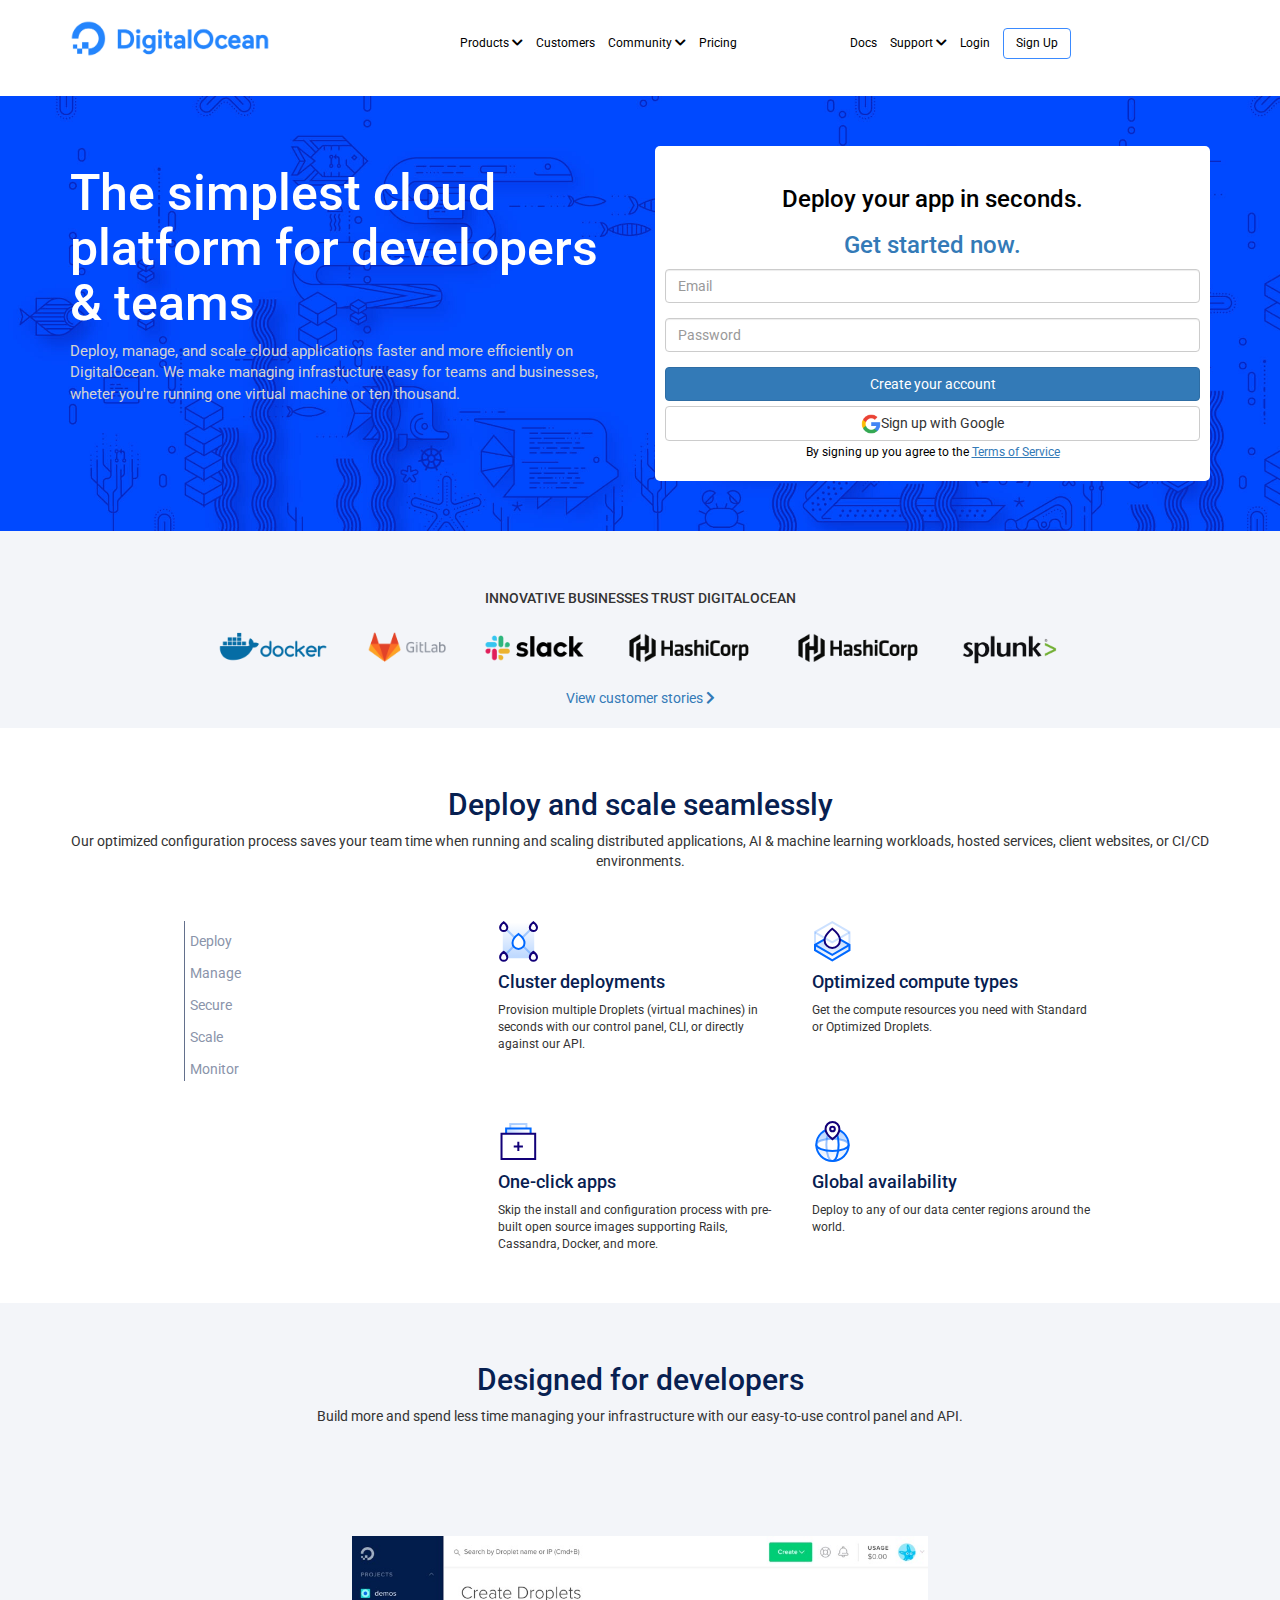
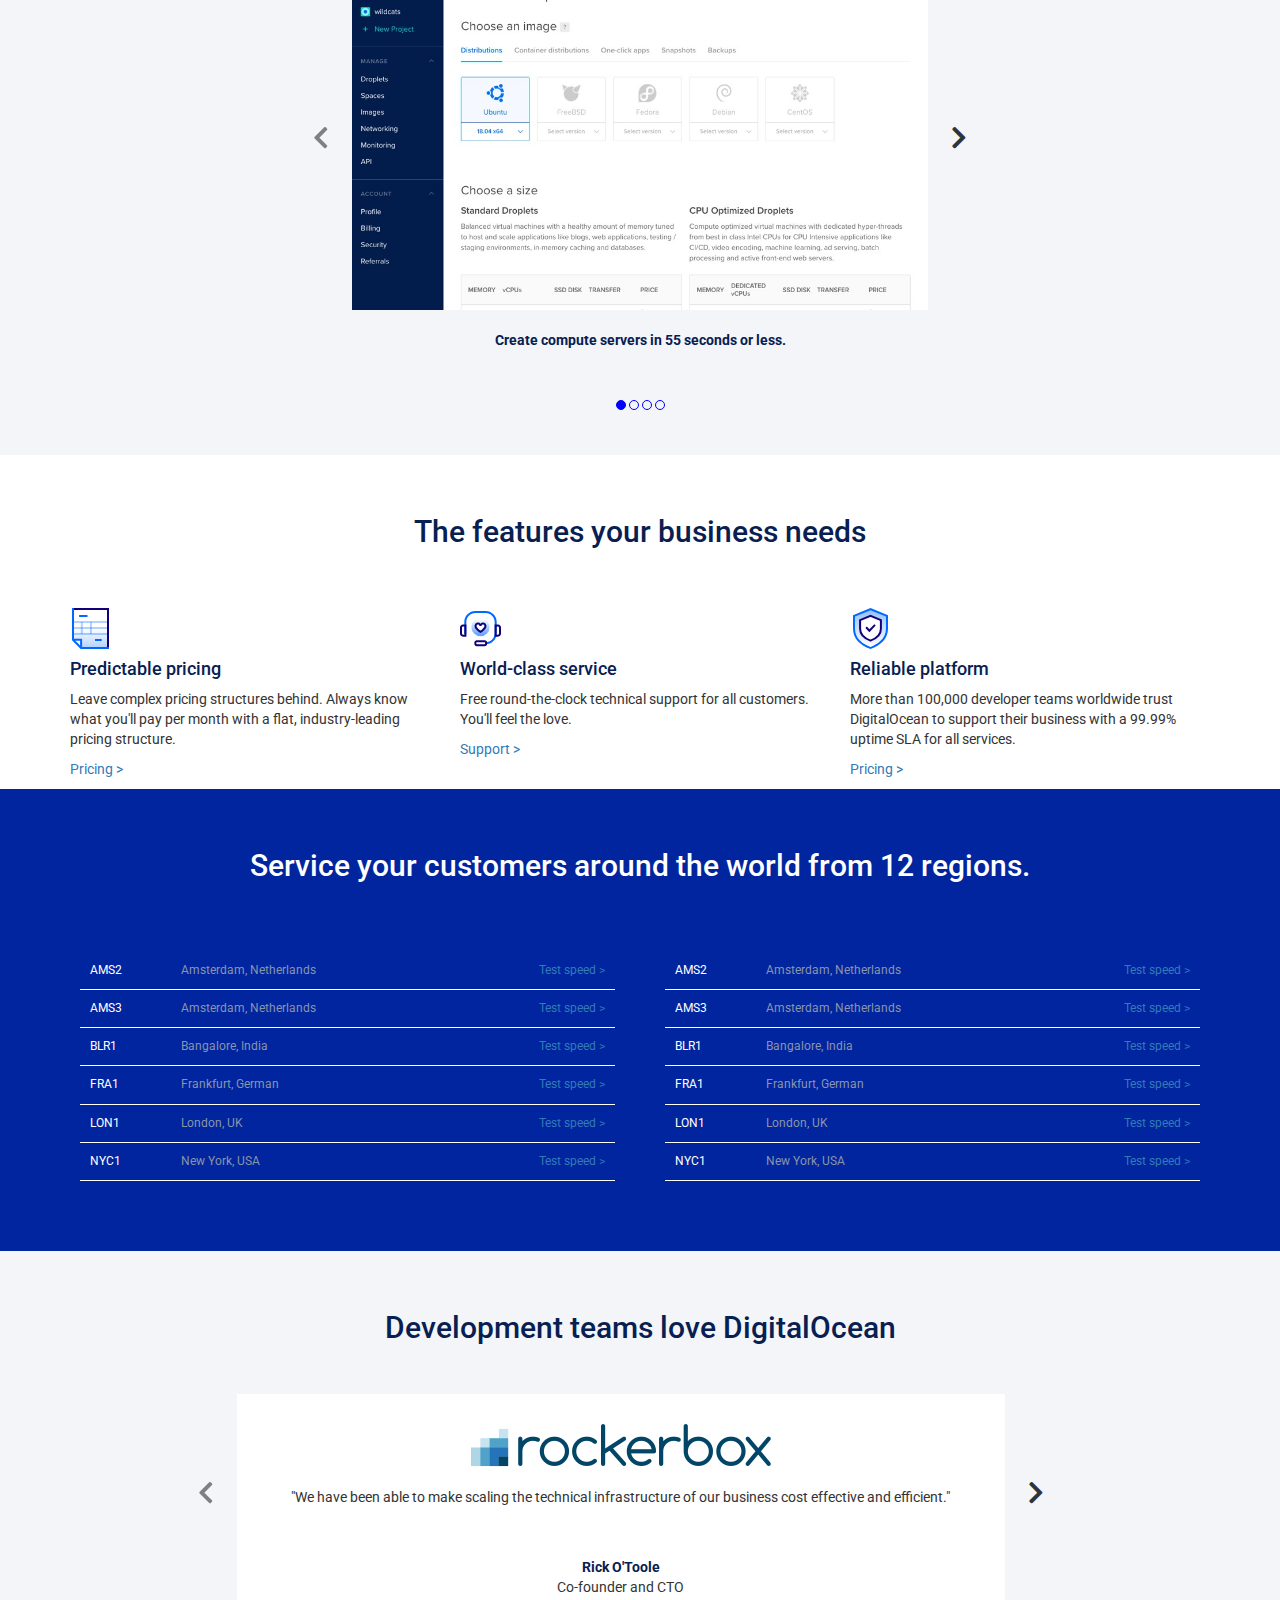
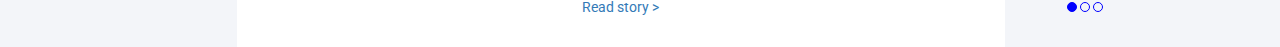
==== index.html @ 2d3fa38f "sistemata sezione tabella e aggiunta sezione" ====
<!DOCTYPE html>
<html lang="en">
<head>
    <meta charset="UTF-8">
    <meta http-equiv="X-UA-Compatible" content="IE=edge">
    <meta name="viewport" content="width=device-width, initial-scale=1.0">
    <title>Digital Ocean</title>

    <!-- roboto font  -->
    <link rel="preconnect" href="https://fonts.gstatic.com">
    <link href="https://fonts.googleapis.com/css2?family=Roboto&display=swap" rel="stylesheet">
    <link href="https://fonts.googleapis.com/css2?family=Roboto:wght@500&display=swap" rel="stylesheet">
    
    <!-- fontawesome  -->
    <link rel="stylesheet" href="https://cdnjs.cloudflare.com/ajax/libs/font-awesome/5.15.2/css/all.min.css">
    <!-- bootstrap  -->
    <link rel="stylesheet" href="https://stackpath.bootstrapcdn.com/bootstrap/3.4.1/css/bootstrap.min.css" integrity="sha384-HSMxcRTRxnN+Bdg0JdbxYKrThecOKuH5zCYotlSAcp1+c8xmyTe9GYg1l9a69psu" crossorigin="anonymous">
    <!-- style  -->
    <link rel="stylesheet" href="css/style.css">
</head>
<body>
    
    <!-- HEADER  -->
    <header>
        <!-- top-nav  -->
        <nav class="top-nav">
            <div class="container">
                <div class="row">
                    
                    <div class="col-xs-6 col-sm-6 col-md-4">
                        <a href="#"><img src="img/logo.png" alt="logo"></a>
                    </div>

                    <div class="hidden-xs hidden-sm col-md-4 col-lg-4">
                        <ul class="link_list list-unstyled list-inline">
                            <li><a href="#" class="btn-link">Products <i class="fas fa-chevron-down"></i></a></li>
                            <li><a href="#" class="btn-link">Customers</a></li>
                            <li><a href="#" class="btn-link">Community <i class="fas fa-chevron-down"></i></a></li>
                            <li><a href="#" class="btn-link">Pricing</a></li>
                        </ul>
                    </div>

                    <div class="hidden-xs hidden-sm col-md-4 col-lg-4">
                        <ul class="link_list list-unstyled list-inline">
                            <li><a href="#" class="btn-link">Docs</a></li>
                            <li><a href="#" class="btn-link">Support <i class="fas fa-chevron-down"></i></a></li>
                            <li><a href="#" class="btn-link">Login</a></li>
                            <li><a href="#" class="btn btn-default button">Sign Up</a></li>
                        </ul>
                    </div>
                    
                    <div class="col-xs-6 col-sm-6 hidden-md hidden-lg burger">
                        <i class="fas fa-hamburger"></i>
                    </div>
                </div>
            </div>
        </nav>
        <!-- end top-nav  -->
    </header>
    <!-- END HEADER  -->

    <!-- MAIN  -->
    <main>
        <!-- jumbotron  -->
        <section class="jumbotron-background">
            <div class="container">
                <div class="jumbotron-wrapper">
                    <div class="row">
                        
                        <div class="col-xs-12 col-sm-6 col-md-6 col-lg-6">
                            <h1>The simplest cloud platform for developers & teams</h1>
                            <p>Deploy, manage, and scale cloud applications faster and more efficiently on DigitalOcean. We make managing infrastucture easy for teams and businesses, wheter you're running one virtual machine or ten thousand.</p>
                        </div>
                       
                        <div class="col-xs-12 col-sm-6 col-md-6 col-lg-6">
                            <div class="right-col-wrapper">
                                <h3>Deploy your app in seconds.</h3>
                                <h3><a href="#">Get started now.</a></h3>

                                <form>
                                    <div class="form-group">
                                        <input type="email" class="form-control" placeholder="Email">
                                      </div>
                                      <div class="form-group">
                                        <input type="password" class="form-control" placeholder="Password">
                                      </div>
                                </form>

                                <button type="button" class="btn btn-primary btn-block">Create your account</button>
                                <button type="button" class="btn btn-default btn-block"><img src="img/google-icon.png" alt="google-icon">Sign up with Google</button>

                                <span>By signing up you agree to the <a href="#" class="btn-link"><u>Terms of Service</u></a></span>
                            </div>
                        </div>
                    </div>
                </div>
            </div>
        </section>
        <!-- end jumbotron  -->

        <!-- companies  -->
        <section class="grey-background">
            
            <div class="companies-wrapper">
                <h5>INNOVATIVE BUSINESSES TRUST DIGITALOCEAN</h5>
                
                <ul class="list-unstyled list-inline">
                    <li><img src="img/docker.svg" alt="docker"></li>
                    <li><img src="img/gitlab.svg" alt="slack"></li>
                    <li><img src="img/slack.svg" alt="docker"></li>
                    <li><img src="img/hashicorp.svg" alt="slack"></li>
                    <li><img src="img/hashicorp.svg" alt="docker"></li>
                    <li><img src="img/splunk.svg" alt="slack"></li>
                </ul>

                <a href="#" class="btn-link">View customer stories <i class="fas fa-chevron-right"></i> </a>
            </div>
            
        </section>
        <!-- end companies  -->

        <!-- processes  -->
        <section>
            <div class="container">
                <div class="title-wrapper">
                    <h2>Deploy and scale seamlessly</h2>
                    <p>Our optimized configuration process saves your team time when running and scaling distributed applications, AI & machine learning workloads, hosted services, client websites, or CI/CD environments.</p>
                </div>

                <div class="col_wrapper">
                    <div class="row">
                        
                        <div class="col-xs-12 col-sm-4 col-md-4 col-lg-4">
                            <ul class="list-unstyled processes-list">
                                <li>Deploy</li>
                                <li>Manage</li>
                                <li>Secure</li>
                                <li>Scale</li>
                                <li>Monitor</li>
                            </ul>
                        </div>

                        <div class="col-xs-12 col-sm-4 col-md-4 col-lg-4">
                            <img src="img/cluster-deploy.svg" alt="cluster">
                            <h4>Cluster deployments</h4>
                            <p>Provision multiple Droplets (virtual machines) in seconds with our control panel, CLI, or directly against our API.</p>
                        </div>

                        <div class="col-xs-12 col-sm-4 col-md-4 col-lg-4">
                            <img src="img/optimized-compute.svg" alt="types">
                            <h4>Optimized compute types</h4>
                            <p>Get the compute resources you need with Standard or Optimized Droplets.</p>
                        </div>
                    </div>
           
                    <div class="row bottom_row">
                        
                        <div class="col-xs-12 col-sm-offset-4 col-sm-4 col-md-4">
                            <img src="img/one-click.svg" alt="one-click">
                            <h4>One-click apps</h4>
                            <p>Skip the install and configuration process with pre-built open source images supporting Rails, Cassandra, Docker, and more.</p>
                        </div>
    
                        <div class="col-xs-12 col-sm-4 col-md-4">
                            <img src="img/global.svg" alt="global">
                            <h4>Global availability</h4>
                            <p>Deploy to any of our data center regions around the world.</p>
                        </div>
                    </div>
                </div>
                    
            </div>
        </section>
        <!-- end processes  -->

        <!-- slider  -->
        <section class="grey-background">
            <div class="title-wrapper slider-wrapper">
                <h2>Designed for developers</h2>
                <p>Build more and spend less time managing your infrastructure with our easy-to-use control panel and API.</p>

                <span class="chevron"><i class="fas fa-chevron-left"></i></span>
                <img src="img/slide.jpg" alt="slide">
                <span class="chevron"><i class="fas fa-chevron-right"></i></span>
                
                <div class="caption">Create compute servers in 55 seconds or less.</div>

                <div class="dot full-dot"></div>
                <div class="dot"></div>
                <div class="dot"></div>
                <div class="dot"></div>
            </div>
        </section>
    <!-- end slider  -->

        <!-- features  -->
        <section>
            <div class="container">
                <div class="title-wrapper">
                    <h2>The features your business needs</h2>
                </div>

                <div class="row">
                    
                    <div class="col-xs-12 col-sm-4 col-md-4 col-lg-4">
                        <div class="content_col">
                            <img src="img/pred-pricing.svg" alt="pricing">
                            <h4>Predictable pricing</h4>
                            <p>Leave complex pricing structures behind. Always know what you'll pay per month with a flat, industry-leading pricing structure.</p>
                            <a href="#" class="btn-link col_link">Pricing > </a>
                        </div>
                        
                    </div>
                    
                    <div class="col-xs-12 col-sm-4 col-md-4 col-lg-4">
                        <div class="content_col">
                            <img src="img/world-class.svg" alt="world-class">
                            <h4>World-class service</h4>
                            <p>Free round-the-clock technical support for all customers. You'll feel the love.</p>
                            <a href="#" class="btn-link col_link">Support > </a>
                        </div>
                        
                    </div>
                
                    <div class="col-xs-12 col-sm-4 col-md-4 col-lg-4">
                        <div class="content_col">
                            <img src="img/reliable-platform.svg" alt="cluster">
                            <h4>Reliable platform</h4>
                            <p>More than 100,000 developer teams worldwide trust DigitalOcean to support their business with a 99.99% uptime SLA for all services.</p>
                            <a href="#" class="btn-link col_link">Pricing > </a>
                        </div>
                        
                    </div>

                </div>
                
            </div>
                
        </section>
        <!-- end features  -->

        <!-- regions  -->
        <section class="blue-background">
            <div class="title-wrapper">
                <h2>Service your customers around the world from 12 regions.</h2>
            </div>

            <div class="table-wrapper">
                <div class="container">
                
                    <div class="row">

                        <!-- first table  -->
                        <div class="col-xs-12 col-sm-12 col-md-6">
                            <div class="tables_margin">
                                
                                    
                                <div class="row_wrapper">
                                    
                                    <div class="row">
                                        
                                        <div class="col-xs-2 col-sm-2 col-md-2">
                                            <div class="content_col_left">AMS2</div>
                                        </div>
                                        
                                        <div class="col-xs-7 col-sm-7 col-md-7">
                                            <div class="content_col_center">Amsterdam, Netherlands</div>
                                        </div>
                                        
                                        <div class="col-xs-3 col-sm-3 col-md-3">
                                            <div class="content_col_right"><a href="#" class="btn-link">Test speed > </a></div>
                                        </div>
                                    </div>
                                </div>

                                <div class="row_wrapper">
                                    
                                    <div class="row">
                                        
                                        <div class="col-xs-2 col-sm-2 col-md-2">
                                            <div class="content_col_left">AMS3</div>
                                        </div>
                                        
                                        <div class="col-xs-7 col-sm-7 col-md-7">
                                            <div class="content_col_center">Amsterdam, Netherlands</div>
                                        </div>
                                        
                                        <div class="col-xs-3 col-sm-3 col-md-3">
                                            <div class="content_col_right"><a href="#" class="btn-link">Test speed > </a></div>
                                        </div>
                                    </div>
                                </div>

                                <div class="row_wrapper">
                                    
                                    <div class="row">
                                        
                                        <div class="col-xs-2 col-sm-2 col-md-2">
                                            <div class="content_col_left">BLR1</div>
                                        </div>
                                        
                                        <div class="col-xs-7 col-sm-7 col-md-7">
                                            <div class="content_col_center">Bangalore, India</div>
                                        </div>
                                        
                                        <div class="col-xs-3 col-sm-3 col-md-3">
                                            <div class="content_col_right"><a href="#" class="btn-link">Test speed > </a></div>
                                        </div>
                                    </div>
                                </div>

                                <div class="row_wrapper">
                                    
                                    <div class="row">
                                        
                                        <div class="col-xs-2 col-sm-2 col-md-2">
                                            <div class="content_col_left">FRA1</div>
                                        </div>
                                        
                                        <div class="col-xs-7 col-sm-7 col-md-7">
                                            <div class="content_col_center">Frankfurt, German</div>
                                        </div>
                                        
                                        <div class="col-xs-3 col-sm-3 col-md-3">
                                            <div class="content_col_right"><a href="#" class="btn-link">Test speed > </a></div>
                                        </div>
                                    </div>
                                </div>

                                <div class="row_wrapper">
                                    
                                    <div class="row">
                                        
                                        <div class="col-xs-2 col-sm-2 col-md-2">
                                            <div class="content_col_left">LON1</div>
                                        </div>
                                        
                                        <div class="col-xs-7 col-sm-7 col-md-7">
                                            <div class="content_col_center">London, UK</div>
                                        </div>
                                        
                                        <div class="col-xs-3 col-sm-3 col-md-3">
                                            <div class="content_col_right"><a href="#" class="btn-link">Test speed > </a></div>
                                        </div>
                                    </div>
                                </div>

                                <div class="row_wrapper">
                                    
                                    <div class="row">
                                        
                                        <div class="col-xs-2 col-sm-2 col-md-2">
                                            <div class="content_col_left">NYC1</div>
                                        </div>
                                        
                                        <div class="col-xs-7 col-sm-7 col-md-7">
                                            <div class="content_col_center">New York, USA</div>
                                        </div>
                                        
                                        <div class="col-xs-3 col-sm-3 col-md-3">
                                            <div class="content_col_right"><a href="#" class="btn-link">Test speed > </a></div>
                                        </div>
                                    </div>
                                </div>
                                
                        </div>
                        
                    </div>    
                    <!-- end first table  -->
                
                    <!-- second table  -->
                    <div class="col-xs-12 col-sm-12 col-md-6">
                        <div class="tables_margin">
                            
                            
                            <div class="row_wrapper">
                                
                                <div class="row">
                                    
                                    <div class="col-xs-2 col-sm-2 col-md-2">
                                        <div class="content_col_left">AMS2</div>
                                    </div>
                                    
                                    <div class="col-xs-7 col-sm-7 col-md-7">
                                        <div class="content_col_center">Amsterdam, Netherlands</div>
                                    </div>
                                    
                                    <div class="col-xs-3 col-sm-3 col-md-3">
                                        <div class="content_col_right"><a href="#" class="btn-link">Test speed > </a></div>
                                    </div>
                                </div>
                            </div>

                            <div class="row_wrapper">
                                
                                <div class="row">
                                    
                                    <div class="col-xs-2 col-sm-2 col-md-2">
                                        <div class="content_col_left">AMS3</div>
                                    </div>
                                    
                                    <div class="col-xs-7 col-sm-7 col-md-7">
                                        <div class="content_col_center">Amsterdam, Netherlands</div>
                                    </div>
                                    
                                    <div class="col-xs-3 col-sm-3 col-md-3">
                                        <div class="content_col_right"><a href="#" class="btn-link">Test speed > </a></div>
                                    </div>
                                </div>
                            </div>

                            <div class="row_wrapper">
                                
                                <div class="row">
                                    
                                    <div class="col-xs-2 col-sm-2 col-md-2">
                                        <div class="content_col_left">BLR1</div>
                                    </div>
                                    
                                    <div class="col-xs-7 col-sm-7 col-md-7">
                                        <div class="content_col_center">Bangalore, India</div>
                                    </div>
                                    
                                    <div class="col-xs-3 col-sm-3 col-md-3">
                                        <div class="content_col_right"><a href="#" class="btn-link">Test speed > </a></div>
                                    </div>
                                </div>
                            </div>

                            <div class="row_wrapper">
                                
                                <div class="row">
                                    
                                    <div class="col-xs-2 col-sm-2 col-md-2">
                                        <div class="content_col_left">FRA1</div>
                                    </div>
                                    
                                    <div class="col-xs-7 col-sm-7 col-md-7">
                                        <div class="content_col_center">Frankfurt, German</div>
                                    </div>
                                    
                                    <div class="col-xs-3 col-sm-3 col-md-3">
                                        <div class="content_col_right"><a href="#" class="btn-link">Test speed > </a></div>
                                    </div>
                                </div>
                            </div>

                            <div class="row_wrapper">
                                
                                <div class="row">
                                    
                                    <div class="col-xs-2 col-sm-2 col-md-2">
                                        <div class="content_col_left">LON1</div>
                                    </div>
                                    
                                    <div class="col-xs-7 col-sm-7 col-md-7">
                                        <div class="content_col_center">London, UK</div>
                                    </div>
                                    
                                    <div class="col-xs-3 col-sm-3 col-md-3">
                                        <div class="content_col_right"><a href="#" class="btn-link">Test speed > </a></div>
                                    </div>
                                </div>
                            </div>

                            <div class="row_wrapper">
                                
                                <div class="row">
                                    
                                    <div class="col-xs-2 col-sm-2 col-md-2">
                                        <div class="content_col_left">NYC1</div>
                                    </div>
                                    
                                    <div class="col-xs-7 col-sm-7 col-md-7">
                                        <div class="content_col_center">New York, USA</div>
                                    </div>
                                    
                                    <div class="col-xs-3 col-sm-3 col-md-3">
                                        <div class="content_col_right"><a href="#" class="btn-link">Test speed > </a></div>
                                    </div>
                                </div>
                            </div>
            
                        </div>    
                        <!-- end second table  -->
                            
                    </div>        
                </div>
            </div> 
        </section>
        <!-- end regions  -->

        <!-- second slider  -->
        <section class="grey-background second-slider-wrapper">
            <div class="title-wrapper">
                <h2>Development teams love DigitalOcean</h2>
            </div>
            
            <span class="chevron"><i class="fas fa-chevron-left"></i></span>
            <div class="white-slider-wrapper">
                
                <img src="img/rockerbox-logo.png" alt="rockerbox-logo">
                
                <p>"We have been able to make scaling the technical infrastructure of our business cost effective and efficient."</p>
                
                <div class="caption">Rick O'Toole</div>
                <div>Co-founder and CTO</div>

                <a href="#" class="btn-link">Read story > </a>
            </div>
            <span class="chevron"><i class="fas fa-chevron-right"></i></span>

            <div class="dot full-dot"></div>
            <div class="dot"></div>
            <div class="dot"></div>
            
        </section>
        <!-- end second slider  -->

    </main>
    <!-- END MAIN  -->
                           
        
            
            

                
        

</body>
</html>
---- css/style.css ----
body {
    font-family: Roboto, sans-serif;
}

/* COMMON  */
.grey-background {
    background-color: #f3f5f9;
}

.blue-background {
    background-color: #00259f;
}

.blue-background h2 {
    color: white;
}

h2,h4 {
    color: #072051;
}

.title-wrapper {
    text-align: center;
    padding: 40px 0;
}

@media all and (max-width: 991px) {
    .title-wrapper p {
        font-size: 18px;
    }
}

.caption {
    padding-top: 20px;
    color: #072051;
    font-weight: bold;
}
/* END COMMON  */


/* HEADER */
/* top-nav  */
.top-nav {
    padding: 20px 0;
}

.top-nav img {
    width: 200px;
}


.link_list {
    line-height: 45px;
}

.link_list li a {
    color: black;
    font-size: 12px;
}

.link_list i {
    font-size: 12px;
}

.burger {
    text-align: right;
}
.burger i {
    font-size: 20px;
    line-height: 45px;
    color: #3a8aff;
}

.button {
    border-color: #3a8aff;
    color: #3a8aff;
}
/* end top-nav  */
/* END HEADER  */

/* MAIN  */
/* jumbotron  */
.jumbotron-background {
    background-image: url(../img/ms-jumbo.jpg);
    background-size: cover;
}

.jumbotron-wrapper {
    padding: 50px 0;
    color: white;
}

.jumbotron-wrapper h1 {
    font-size: 50px;
}

.jumbotron-wrapper p {
    color: lightgrey;
    font-size: 15px;
}

@media all and (max-width: 991px) {
    .jumbotron-wrapper p {
        font-size: 18px;
    }
}

.right-col-wrapper {
    background-color: white;
    color: black;
    text-align: center;
    padding: 20px 10px;
    border-radius: 5px;
}

button img {
    width: 20px;
    text-align: left;
    /* da sistemare allineamento logo ------------ */
}

.right-col-wrapper span {
    font-size: 12px;
}
/* end jumbotron  */

/* companies  */
.companies-wrapper {
    text-align: center;
    padding: 50px 0 20px 0;
    margin: auto;
}

.companies-wrapper img {
    width: 80%;
}
/* TICKET ---------------------------------------- */

/* end companies  */

/* processes  */
.processes-list {
    border-left: 1px solid #63708c;
    margin-bottom: 30px;
}

.processes-list li {
    color: #8a94aa;
    padding: 10px 0 2px 5px;
}

@media all and (min-width: 768px) {
    .col_wrapper {
        width: 80%;
        margin: auto;
    }
}

@media all and (min-width: 992px) {
    .col_wrapper p {
        font-size: 12px;
    }
}

/* da rivedere ------------ */
.bottom_row {
    margin-top: 10px;
    padding-bottom: 40px;
}
/* end processes  */

/* slider  */

.slider-wrapper {
    width: 90%;
    margin: auto;
}

.slider-wrapper img {
    width: 50%;
    padding-top: 100px;
}

.chevron {
    font-size: 25px;
    position: relative;
    top: 70px;
    padding: 0 20px;
}

.fas.fa-chevron-left {
    opacity: 0.6;
}

@media all and (max-width: 767px) {
    .chevron {
        display: none;
    }
}

.dot {
    display: inline-block;
    width: 10px;
    height: 10px;
    border: 1px solid blue;
    border-radius: 50%;
    margin-top: 50px;
}

.full-dot {
    background-color: blue;
}
/* end slider  */

/* features  */
.content_col {
    padding: 10px 0;
}
/* end features  */

/* regions  */
.table-wrapper {
    padding-bottom: 50px;
}

.row_wrapper {
    font-size: 12px;
    border-bottom: 1px solid white;
    padding: 10px;
}

.tables_margin {
    margin: 20px 10px;
}

.content_col_left {
    color: white;
}

.content_col_center {
    color: #8a94aa;
}

.content_col_right {
    color: #1fabc8;
    text-align: right;
}
/* end regions  */

/* second slider  */
.second-slider-wrapper {
    text-align: center;
}
.white-slider-wrapper {
    width: 60%;
    background-color: white;
    margin: auto;
    text-align: center;
    padding: 30px 0;
    display: inline-block;
}

.white-slider-wrapper p {
    padding: 20px;
    
}

@media all and (max-width: 991px) {
    .white-slider-wrapper p {
        font-size: 18px;
    }
}

.second-slider-wrapper span {
    font-size: 25px;
    position: relative;
    top: -110px;
}
/* end second slider  */
/* END MAIN  */
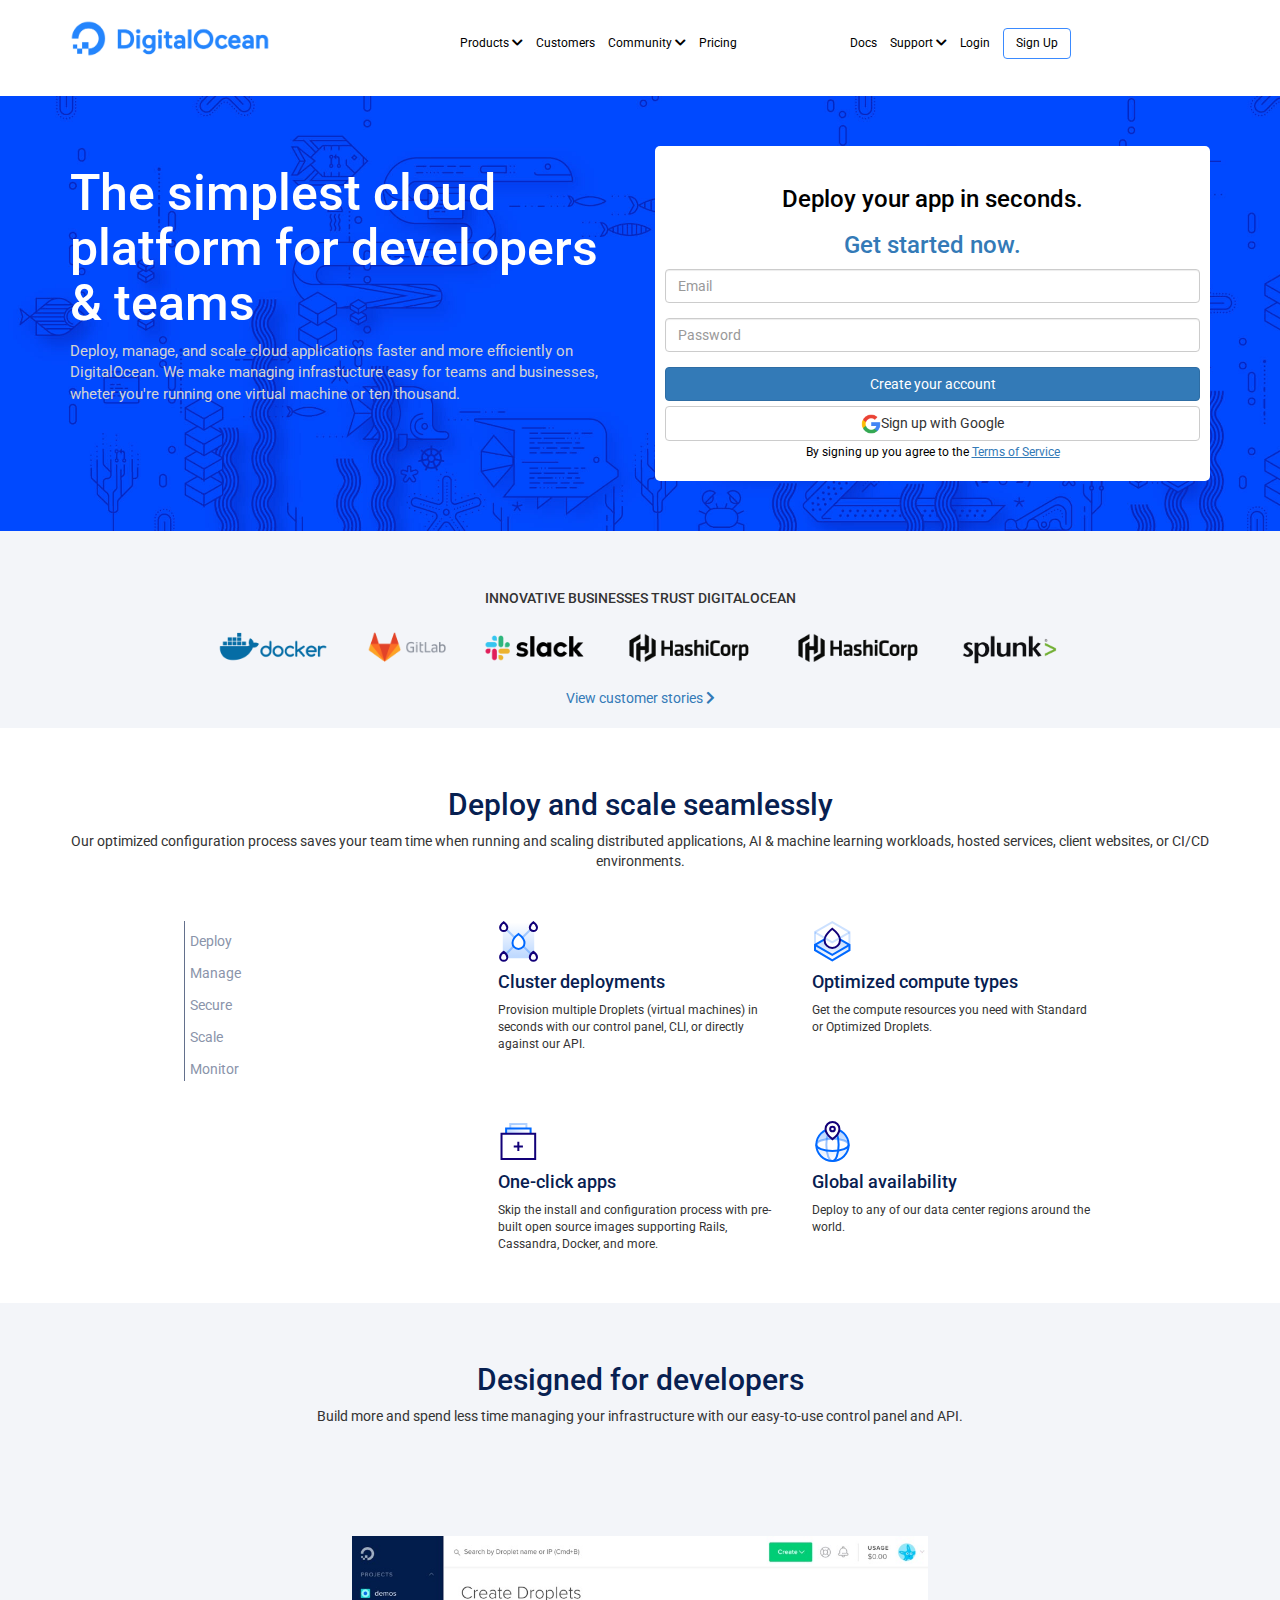
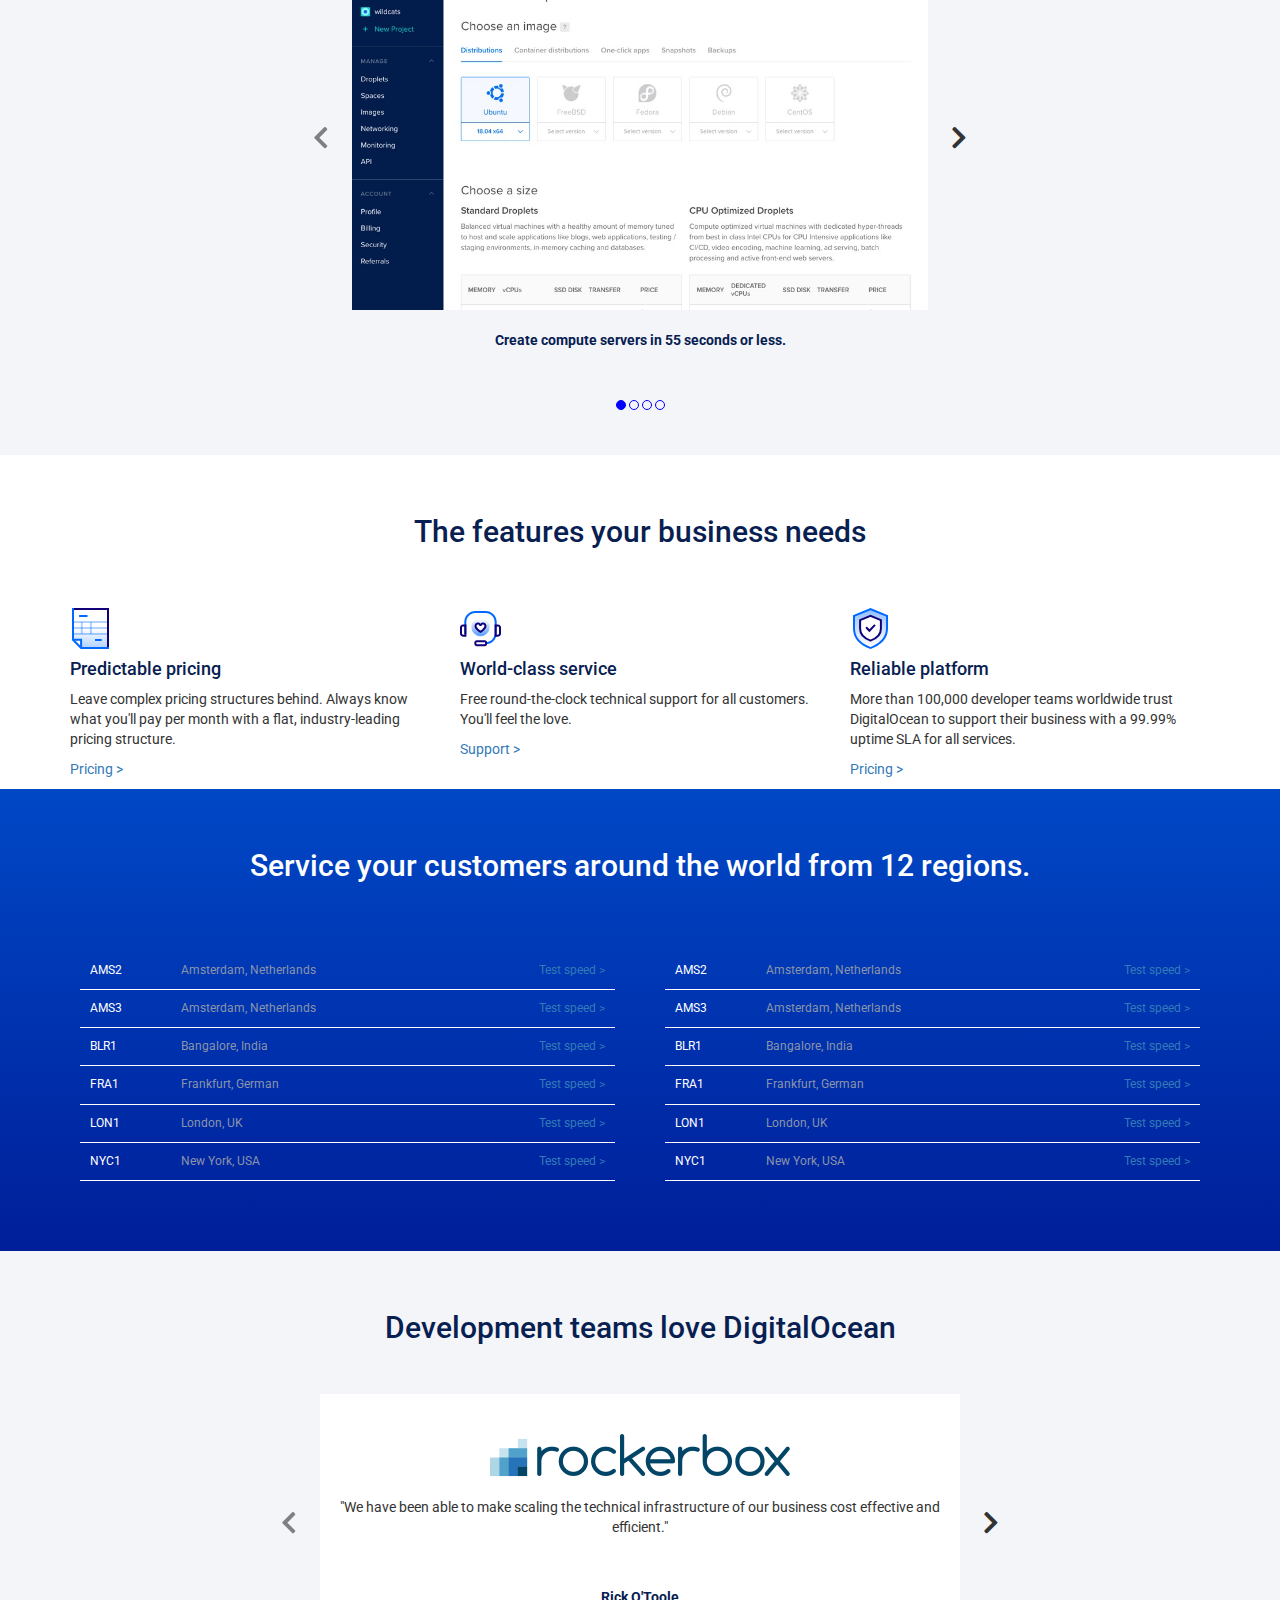
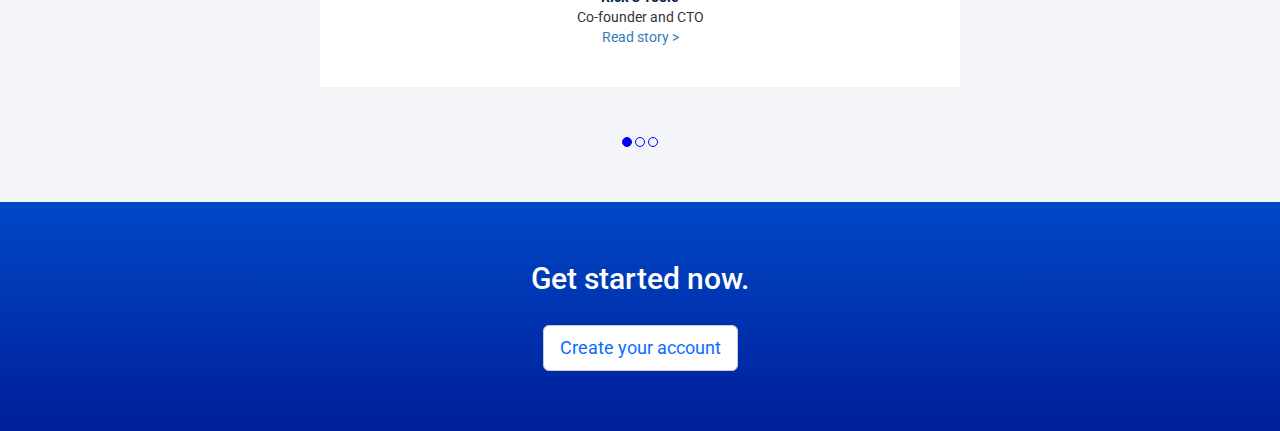
==== commit b760dada: "aggiunta sezione bottom main" ====
--- a/index.html
+++ b/index.html
@@ -510,15 +510,38 @@
             </div>
             <span class="chevron"><i class="fas fa-chevron-right"></i></span>
 
-            <div class="dot full-dot"></div>
-            <div class="dot"></div>
-            <div class="dot"></div>
-            
+            <div class="dots">
+                <div class="dot full-dot"></div>
+                <div class="dot"></div>
+                <div class="dot"></div>
+            </div>
         </section>
         <!-- end second slider  -->
+
+        <!-- bottom section  -->
+        <section class="blue-background">
+            <div class="title-wrapper">
+                <h2>Get started now.</h2>
+                <a href="#" class="btn btn-default btn-lg account_button">Create your account</a>
+            </div>
+        </section>
+        <!-- end bottom section  -->
 
     </main>
     <!-- END MAIN  -->
+
+    <!-- FOOTER  -->
+    <footer>
+        
+    </footer>
+    <!-- END FOOTER  -->
+            
+</body>
+</html>
+
+            
+            
+
                            
         
             
@@ -527,8 +550,6 @@
                 
         
 
-</body>
-</html>
                 
             
                 
--- a/css/style.css
+++ b/css/style.css
@@ -8,7 +8,8 @@
 }
 
 .blue-background {
-    background-color: #00259f;
+    background-color: rgb(0,30,153);
+    background: linear-gradient(0deg, rgba(0,30,153,1) 0%, rgba(0,72,198,1) 100%);;
 }
 
 .blue-background h2 {
@@ -250,19 +251,19 @@
 /* second slider  */
 .second-slider-wrapper {
     text-align: center;
+    padding-bottom: 50px;
 }
 .white-slider-wrapper {
-    width: 60%;
+    width: 50%;
     background-color: white;
     margin: auto;
     text-align: center;
-    padding: 30px 0;
+    padding: 40px 0;
     display: inline-block;
 }
 
-.white-slider-wrapper p {
+.white-slider-wrapper p{
     padding: 20px;
-    
 }
 
 @media all and (max-width: 991px) {
@@ -277,4 +278,15 @@
     top: -110px;
 }
 /* end second slider  */
-/* END MAIN  */+
+/* bottom section  */
+.account_button {
+    color: #0a6cff;
+    margin: 20px 0;
+}
+/* end bottom section  */
+/* END MAIN  */
+
+/* FOOTER  */
+
+/* END FOOTER  */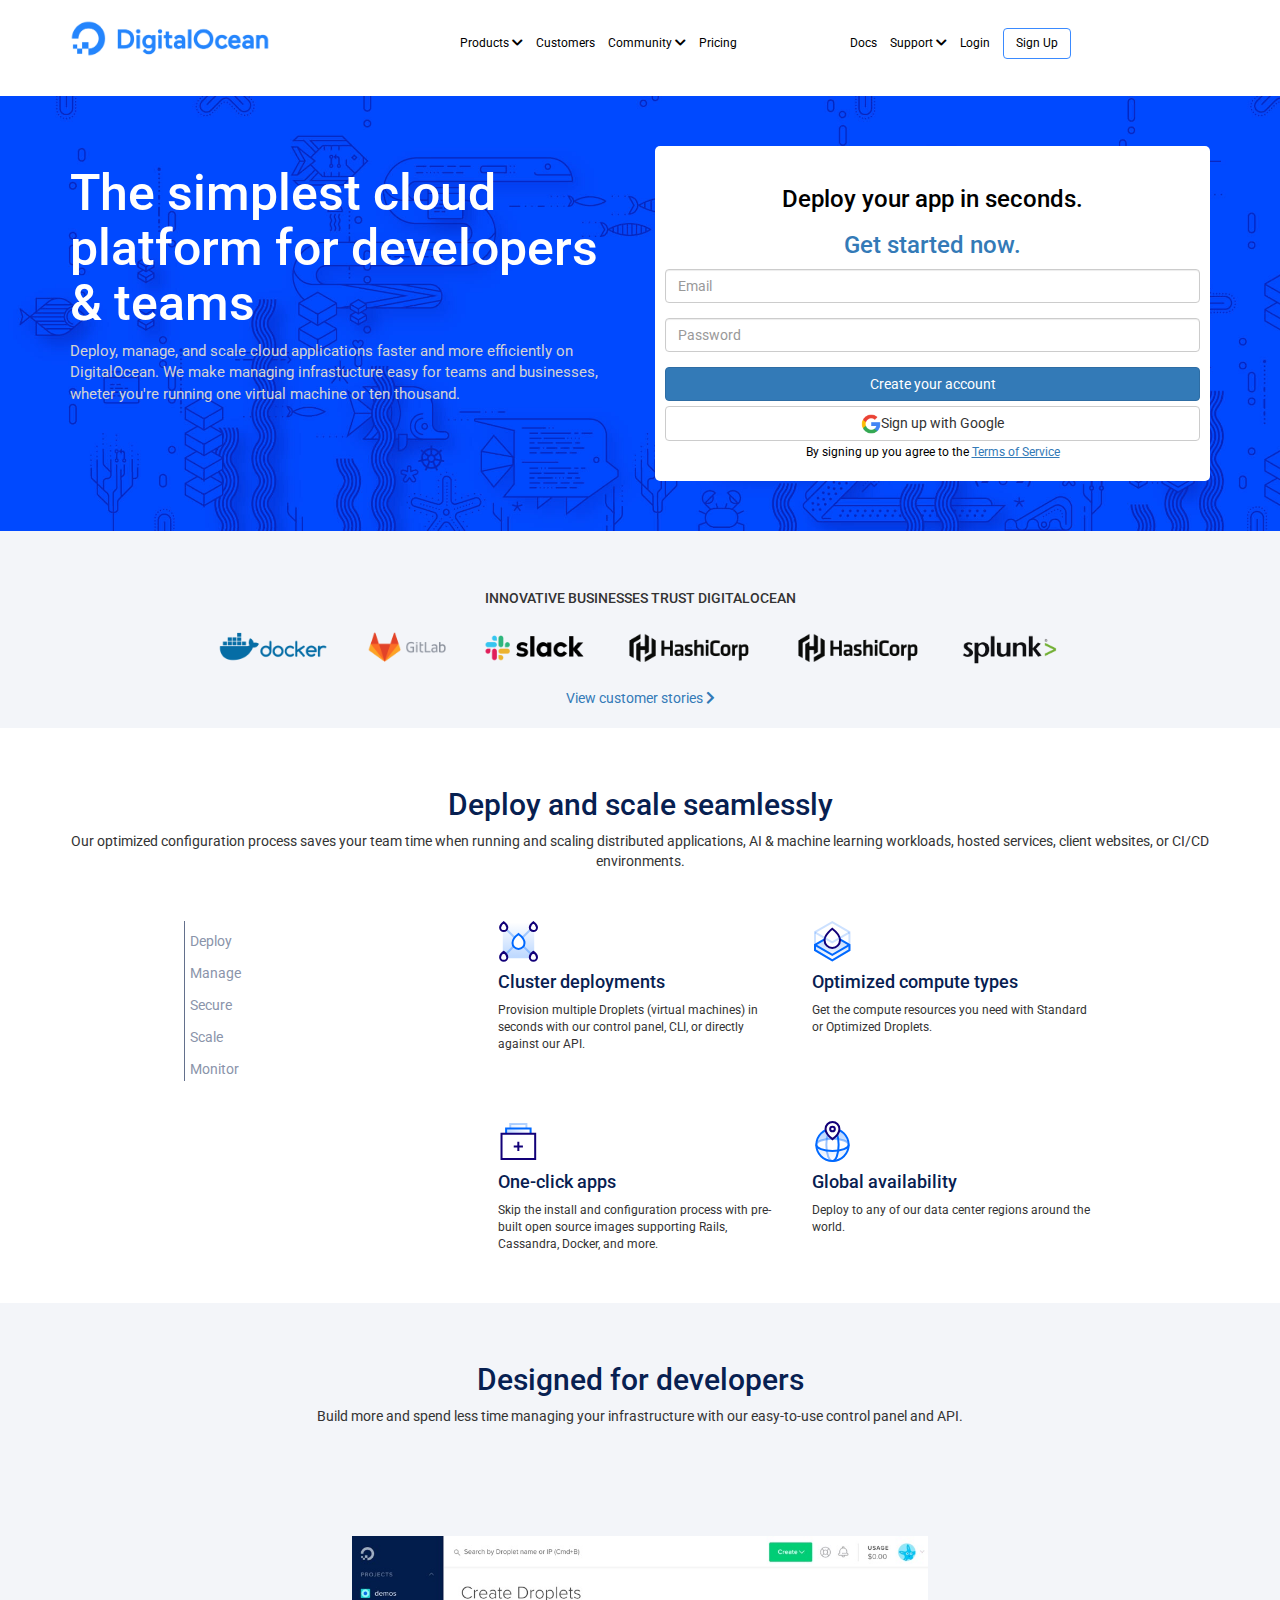
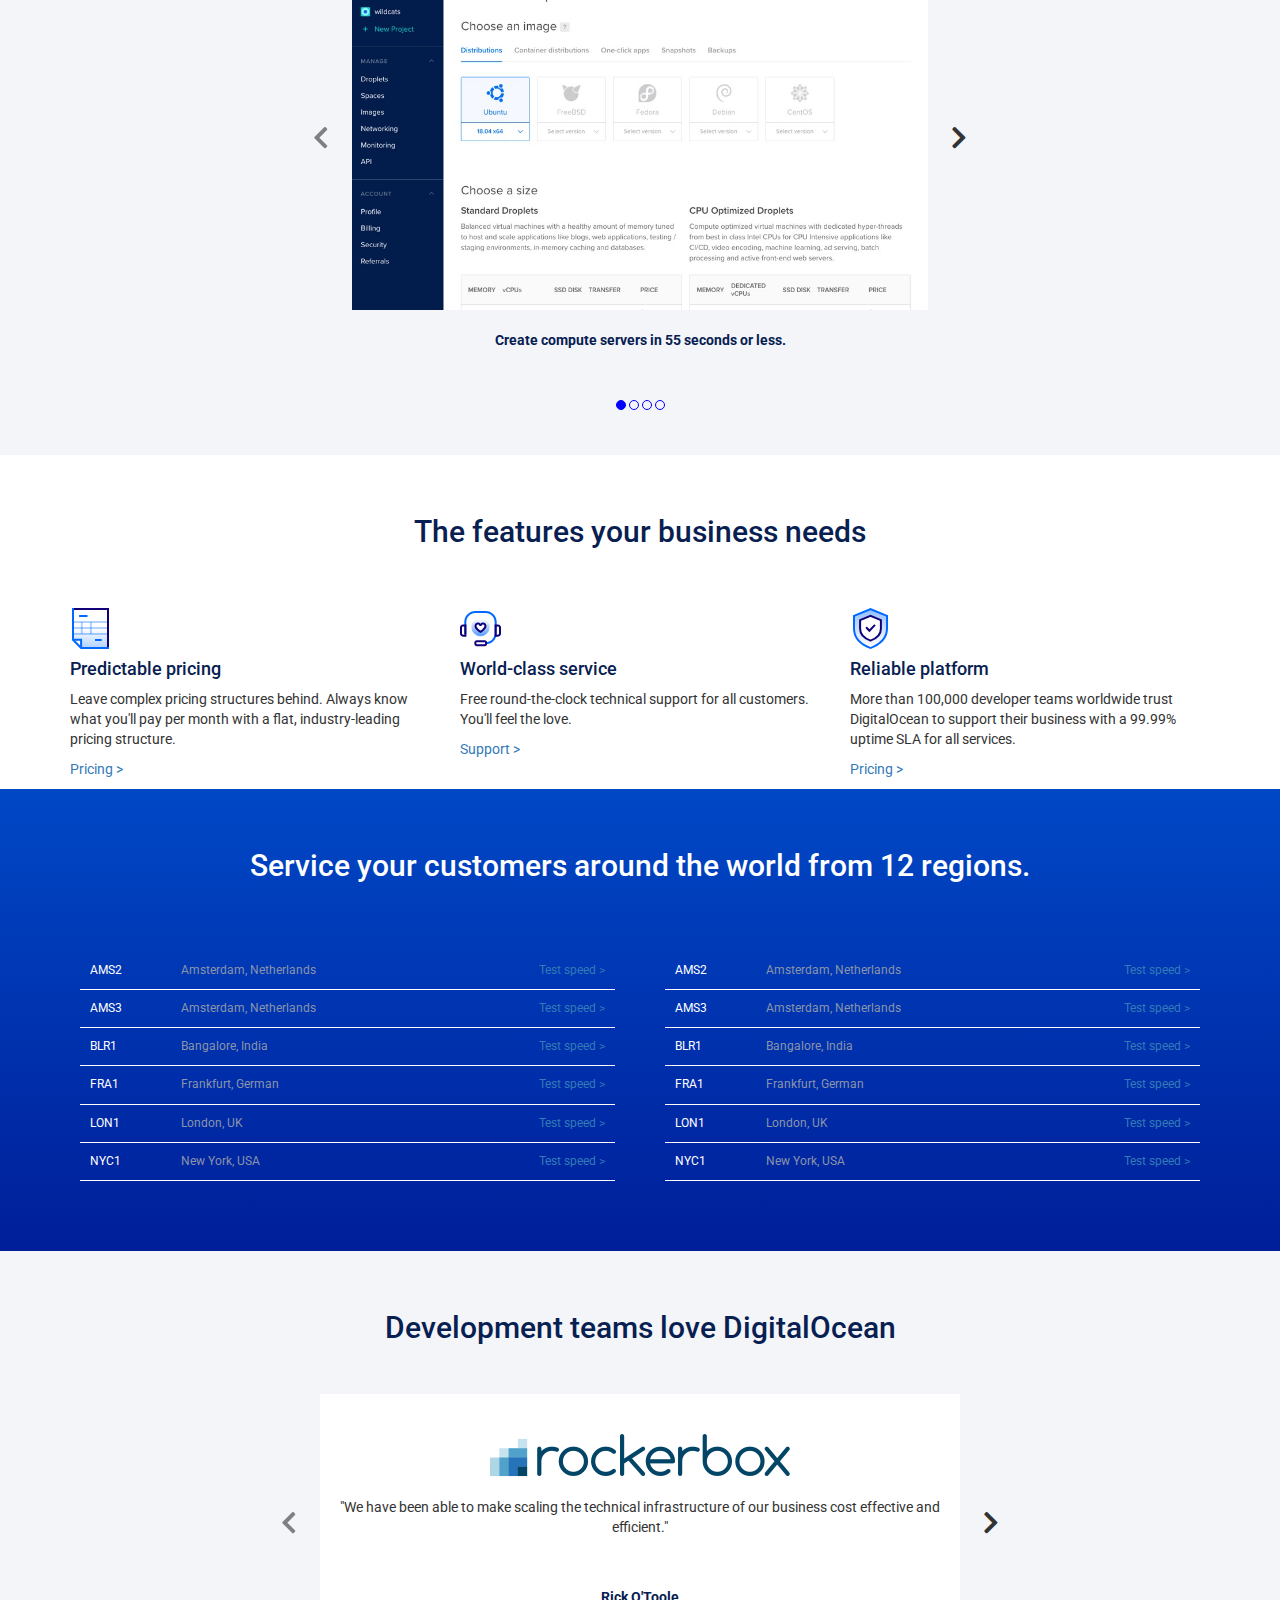
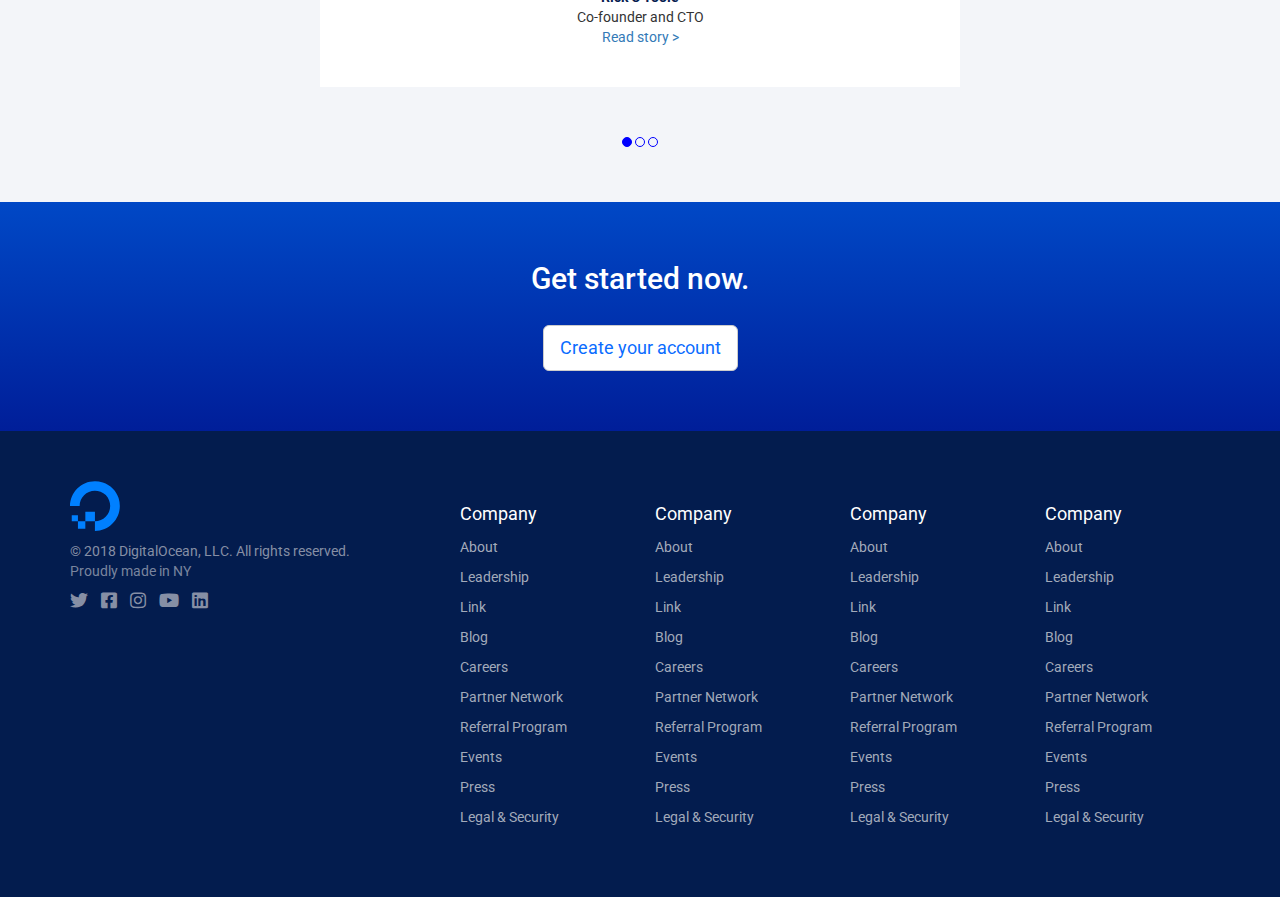
==== commit a211bab4: "aggiunto footer" ====
--- a/index.html
+++ b/index.html
@@ -531,7 +531,93 @@
     <!-- END MAIN  -->
 
     <!-- FOOTER  -->
-    <footer>
+    <footer class="footer-background">
+        <div class="footer_padding">
+            <div class="container">
+                <div class="row">
+                    
+                    <div class="col-xs-12 col-sm-12 col-md-4">
+                        <img src="img/logo-small.svg" alt="logo-small">
+                        <div class="copyright">
+                            <div>&copy; 2018 DigitalOcean, LLC. All rights reserved.</div>
+                            <div>Proudly made in NY</div>
+                        </div>
+                        <ul class="list-unstyled list-inline social">
+                            <li><a href="#"><i class="fab fa-twitter"></i></a></li>
+                            <li><a href="#"><i class="fab fa-facebook-square"></i></a></li>
+                            <li><a href="#"><i class="fab fa-instagram"></i></a></li>
+                            <li><a href="#"><i class="fab fa-youtube"></i></a></li>
+                            <li><a href="#"><i class="fab fa-linkedin"></i></a></li>
+                        </ul>
+                        
+                    </div>
+
+                    <div class="col-xs-12 col-sm-6 col-md-2">
+                        <ul class="list-unstyled footer_lists">
+                            <li class="list_title">Company</li>
+                            <li>About</li>
+                            <li>Leadership</li>
+                            <li>Link</li>
+                            <li>Blog</li>
+                            <li>Careers</li>
+                            <li>Partner Network</li>
+                            <li>Referral Program</li>
+                            <li>Events</li>
+                            <li>Press</li>
+                            <li>Legal & Security</li>
+                        </ul>
+                    </div>
+
+                    <div class="col-xs-12 col-sm-6 col-md-2">
+                        <ul class="list-unstyled footer_lists">
+                            <li class="list_title">Company</li>
+                            <li>About</li>
+                            <li>Leadership</li>
+                            <li>Link</li>
+                            <li>Blog</li>
+                            <li>Careers</li>
+                            <li>Partner Network</li>
+                            <li>Referral Program</li>
+                            <li>Events</li>
+                            <li>Press</li>
+                            <li>Legal & Security</li>
+                        </ul>
+                    </div>
+
+                    <div class="col-xs-12 col-sm-6 col-md-2">
+                        <ul class="list-unstyled footer_lists">
+                            <li class="list_title">Company</li>
+                            <li>About</li>
+                            <li>Leadership</li>
+                            <li>Link</li>
+                            <li>Blog</li>
+                            <li>Careers</li>
+                            <li>Partner Network</li>
+                            <li>Referral Program</li>
+                            <li>Events</li>
+                            <li>Press</li>
+                            <li>Legal & Security</li>
+                        </ul>
+                    </div>
+
+                    <div class="col-xs-12 col-sm-6 col-md-2">
+                        <ul class="list-unstyled footer_lists">
+                            <li class="list_title">Company</li>
+                            <li>About</li>
+                            <li>Leadership</li>
+                            <li>Link</li>
+                            <li>Blog</li>
+                            <li>Careers</li>
+                            <li>Partner Network</li>
+                            <li>Referral Program</li>
+                            <li>Events</li>
+                            <li>Press</li>
+                            <li>Legal & Security</li>
+                        </ul>
+                    </div>
+                </div>
+            </div>
+        </div>
         
     </footer>
     <!-- END FOOTER  -->
--- a/css/style.css
+++ b/css/style.css
@@ -288,5 +288,39 @@
 /* END MAIN  */
 
 /* FOOTER  */
-
+.footer-background {
+    background-color: #031c4e;
+}
+
+.footer_padding {
+    padding: 50px 0;
+}
+
+.copyright {
+    color: #868fa5;
+    margin: 10px 0;
+}
+
+.copyright div:last-child {
+    color: #7a859e;
+}
+
+.social li a i {
+    font-size: 18px;
+    color: #868fa5;
+}
+
+.footer_lists {
+    color: #a2aaba;
+    padding: 10px 0;
+}
+
+.footer_lists li {
+    padding-top: 10px;
+}
+
+.footer_lists li:first-child {
+    color: white;
+    font-size: 18px;
+}
 /* END FOOTER  */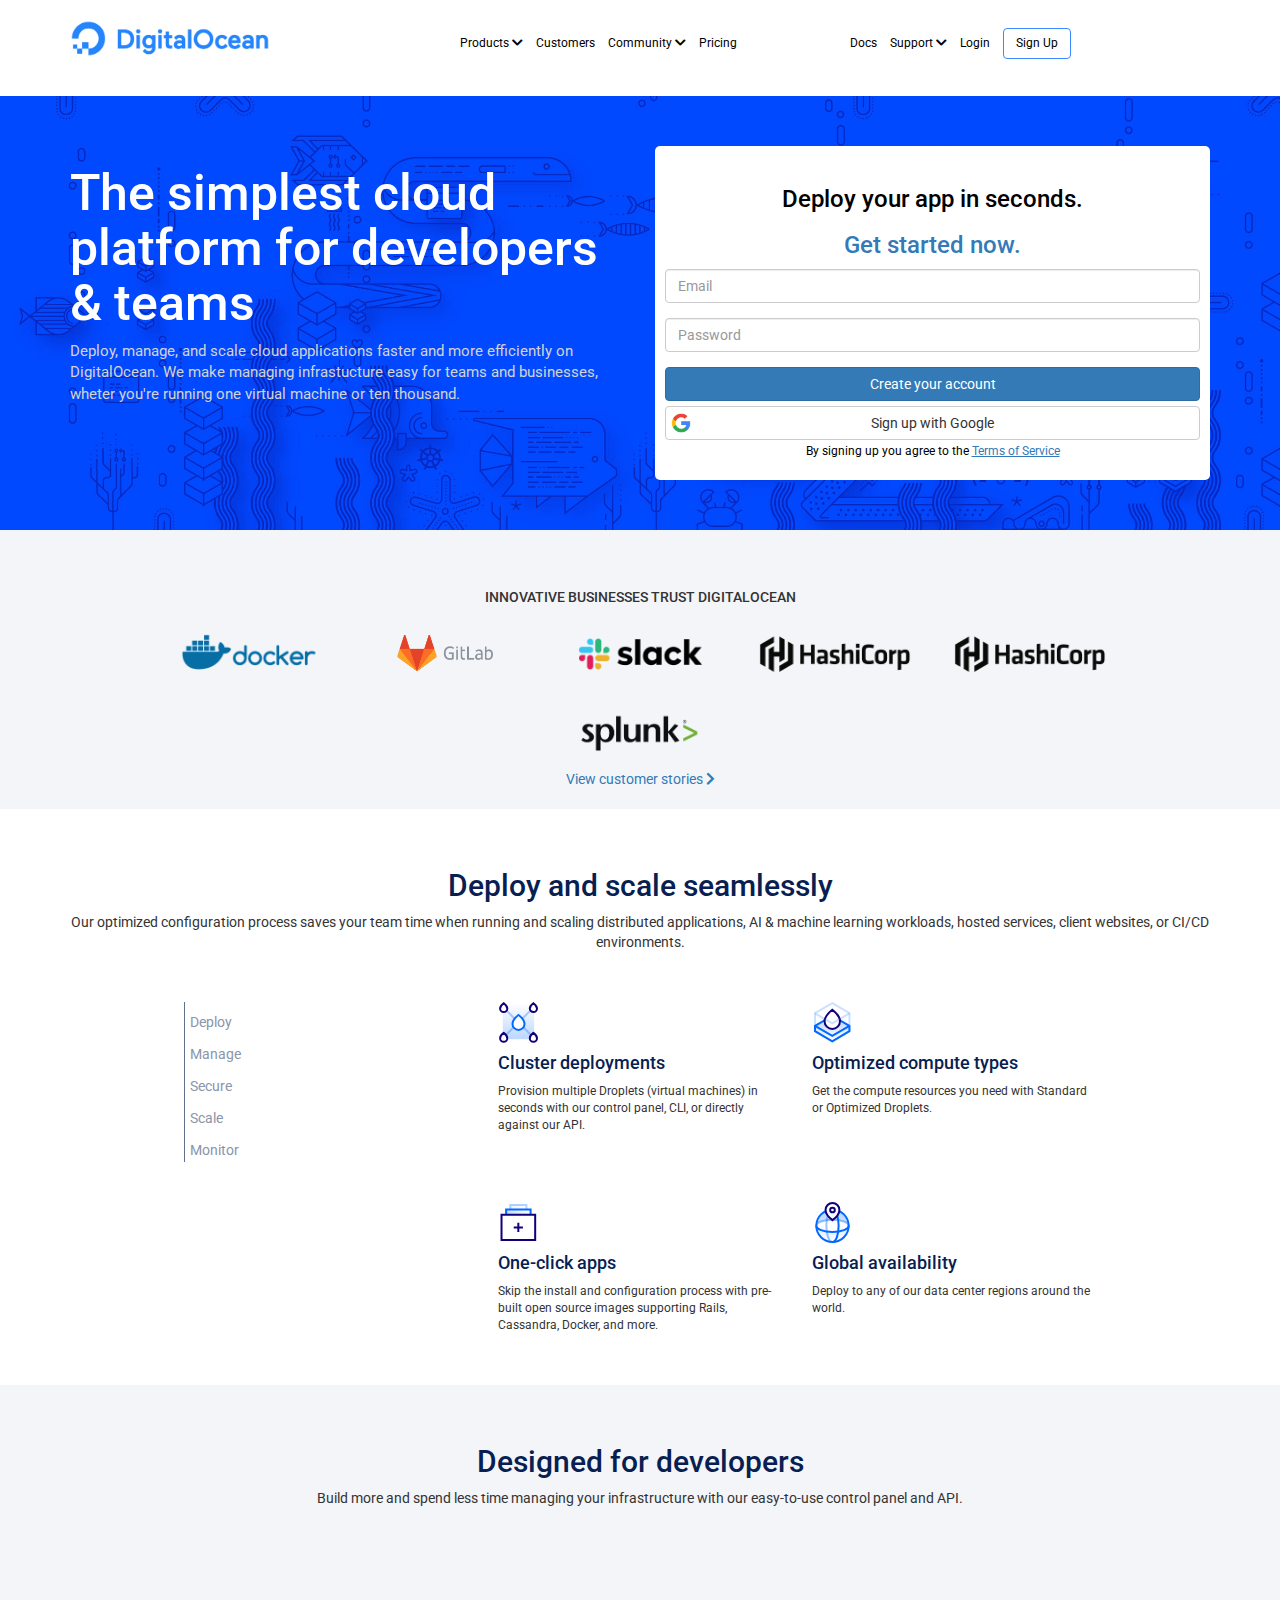
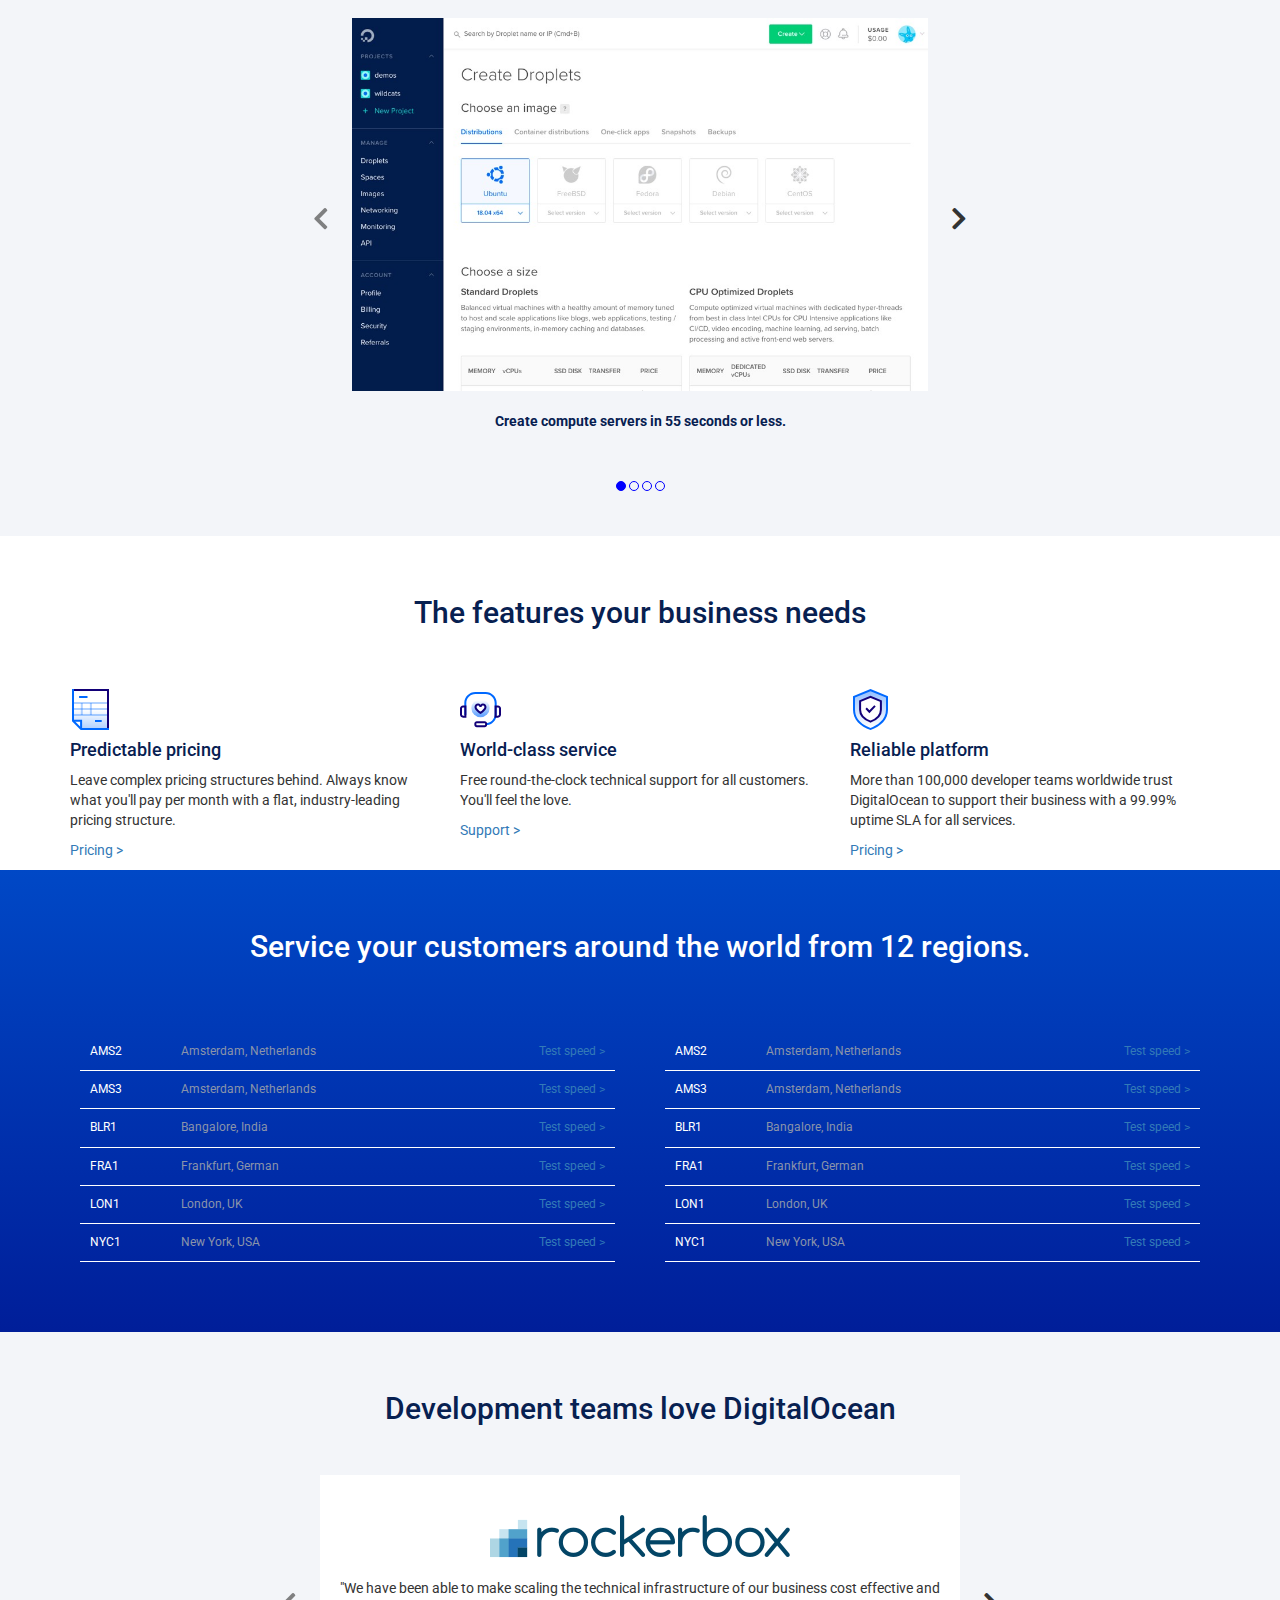
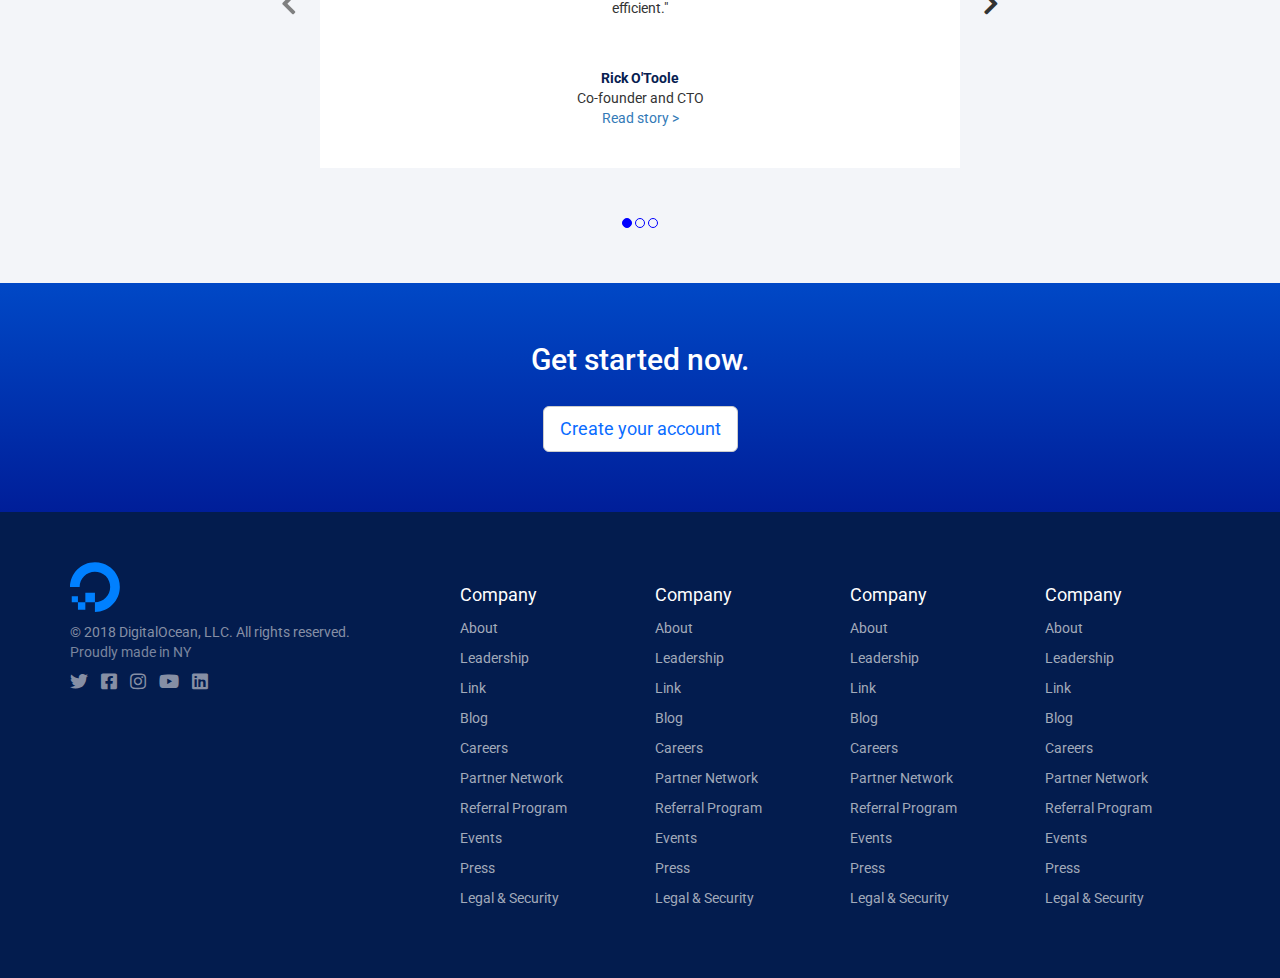
==== commit b5340f84: "sistemata icona google" ====
--- a/index.html
+++ b/index.html
@@ -88,7 +88,6 @@
 
                                 <button type="button" class="btn btn-primary btn-block">Create your account</button>
                                 <button type="button" class="btn btn-default btn-block"><img src="img/google-icon.png" alt="google-icon">Sign up with Google</button>
-
                                 <span>By signing up you agree to the <a href="#" class="btn-link"><u>Terms of Service</u></a></span>
                             </div>
                         </div>
@@ -104,7 +103,7 @@
             <div class="companies-wrapper">
                 <h5>INNOVATIVE BUSINESSES TRUST DIGITALOCEAN</h5>
                 
-                <ul class="list-unstyled list-inline">
+                <ul class="list-unstyled list-inline companies-list">
                     <li><img src="img/docker.svg" alt="docker"></li>
                     <li><img src="img/gitlab.svg" alt="slack"></li>
                     <li><img src="img/slack.svg" alt="docker"></li>
--- a/css/style.css
+++ b/css/style.css
@@ -114,10 +114,14 @@
     border-radius: 5px;
 }
 
+button {
+    position: relative;
+}
+
 button img {
     width: 20px;
-    text-align: left;
-    /* da sistemare allineamento logo ------------ */
+    position: absolute;
+    left: 5px;
 }
 
 .right-col-wrapper span {
@@ -132,9 +136,23 @@
     margin: auto;
 }
 
-.companies-wrapper img {
-    width: 80%;
-}
+.companies-list {
+    width: 90%;
+    margin: auto;
+}
+
+@media all and (max-width: 767px) {
+    .companies-list li {
+        width: 50%;
+    }
+}
+
+@media all and (min-width: 768px) {
+    .companies-list li {
+        width: calc(100% / 6);
+    }
+}
+
 /* TICKET ---------------------------------------- */
 
 /* end companies  */
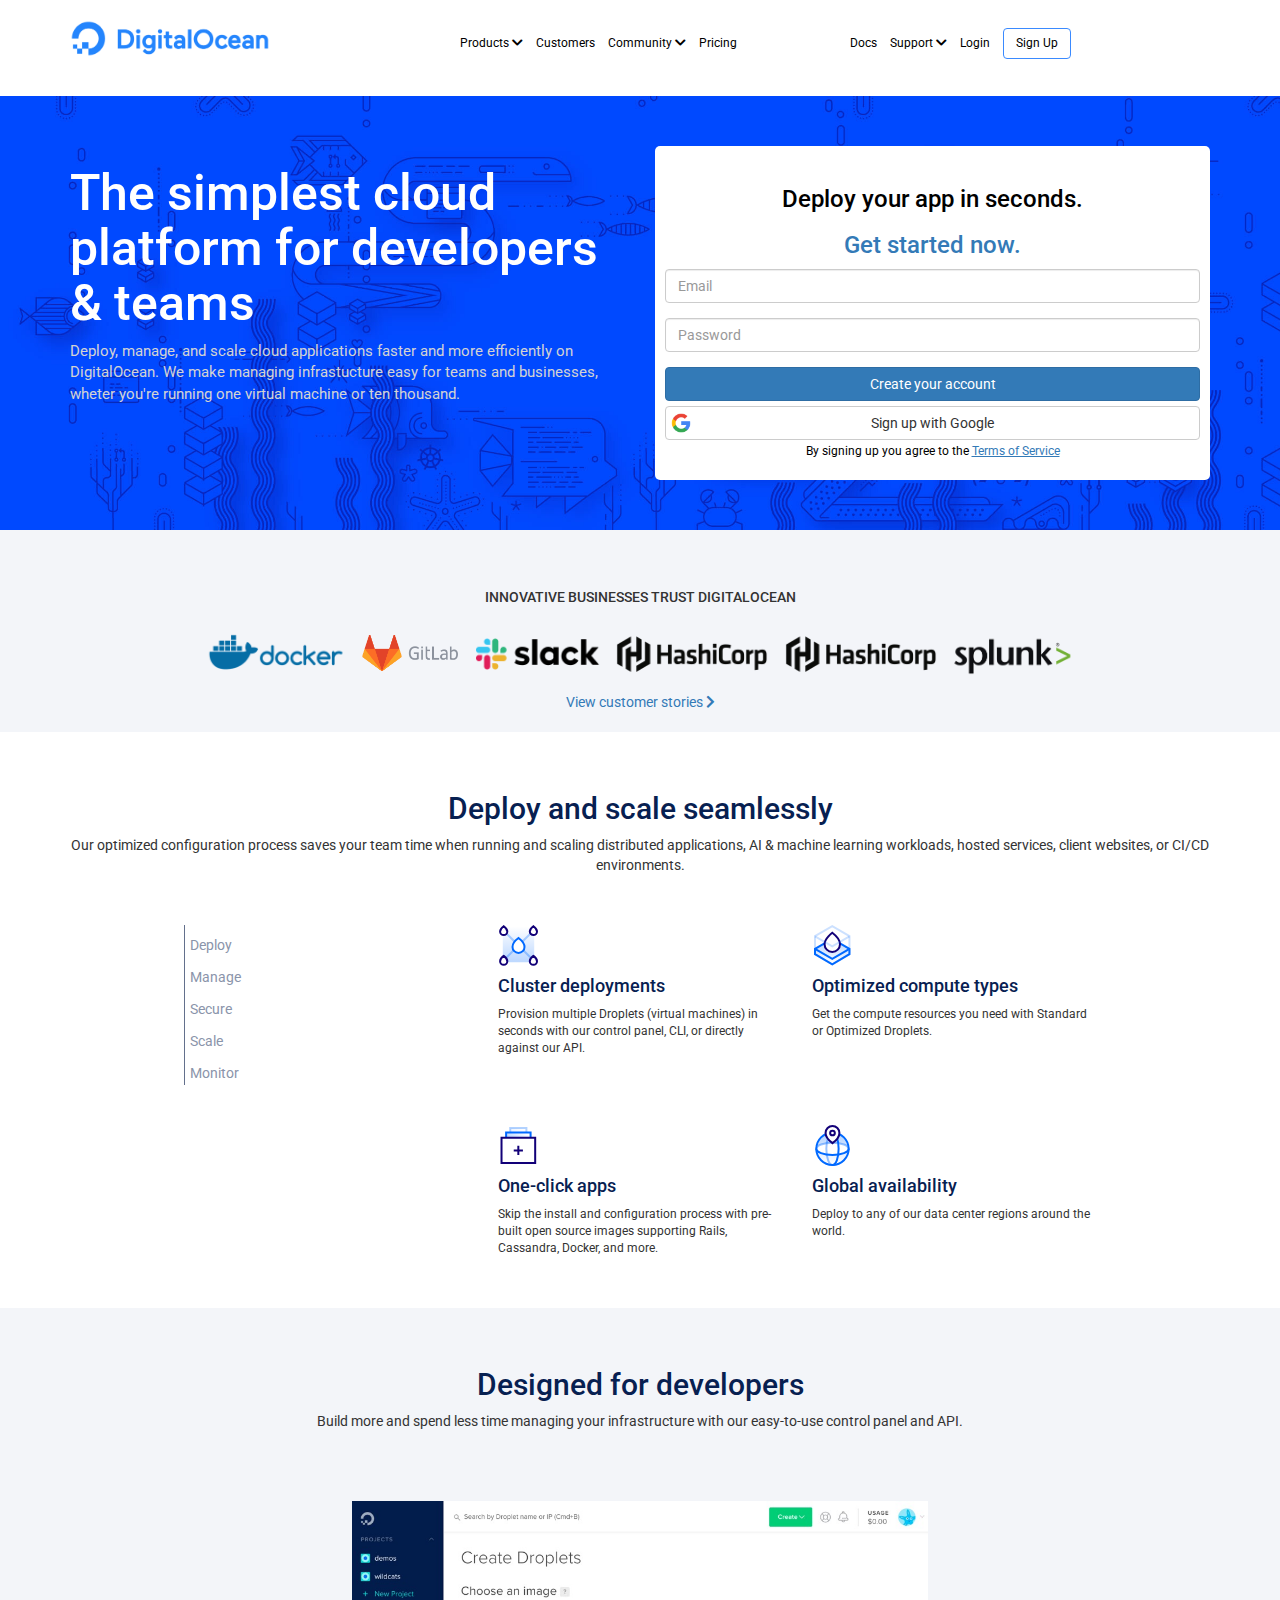
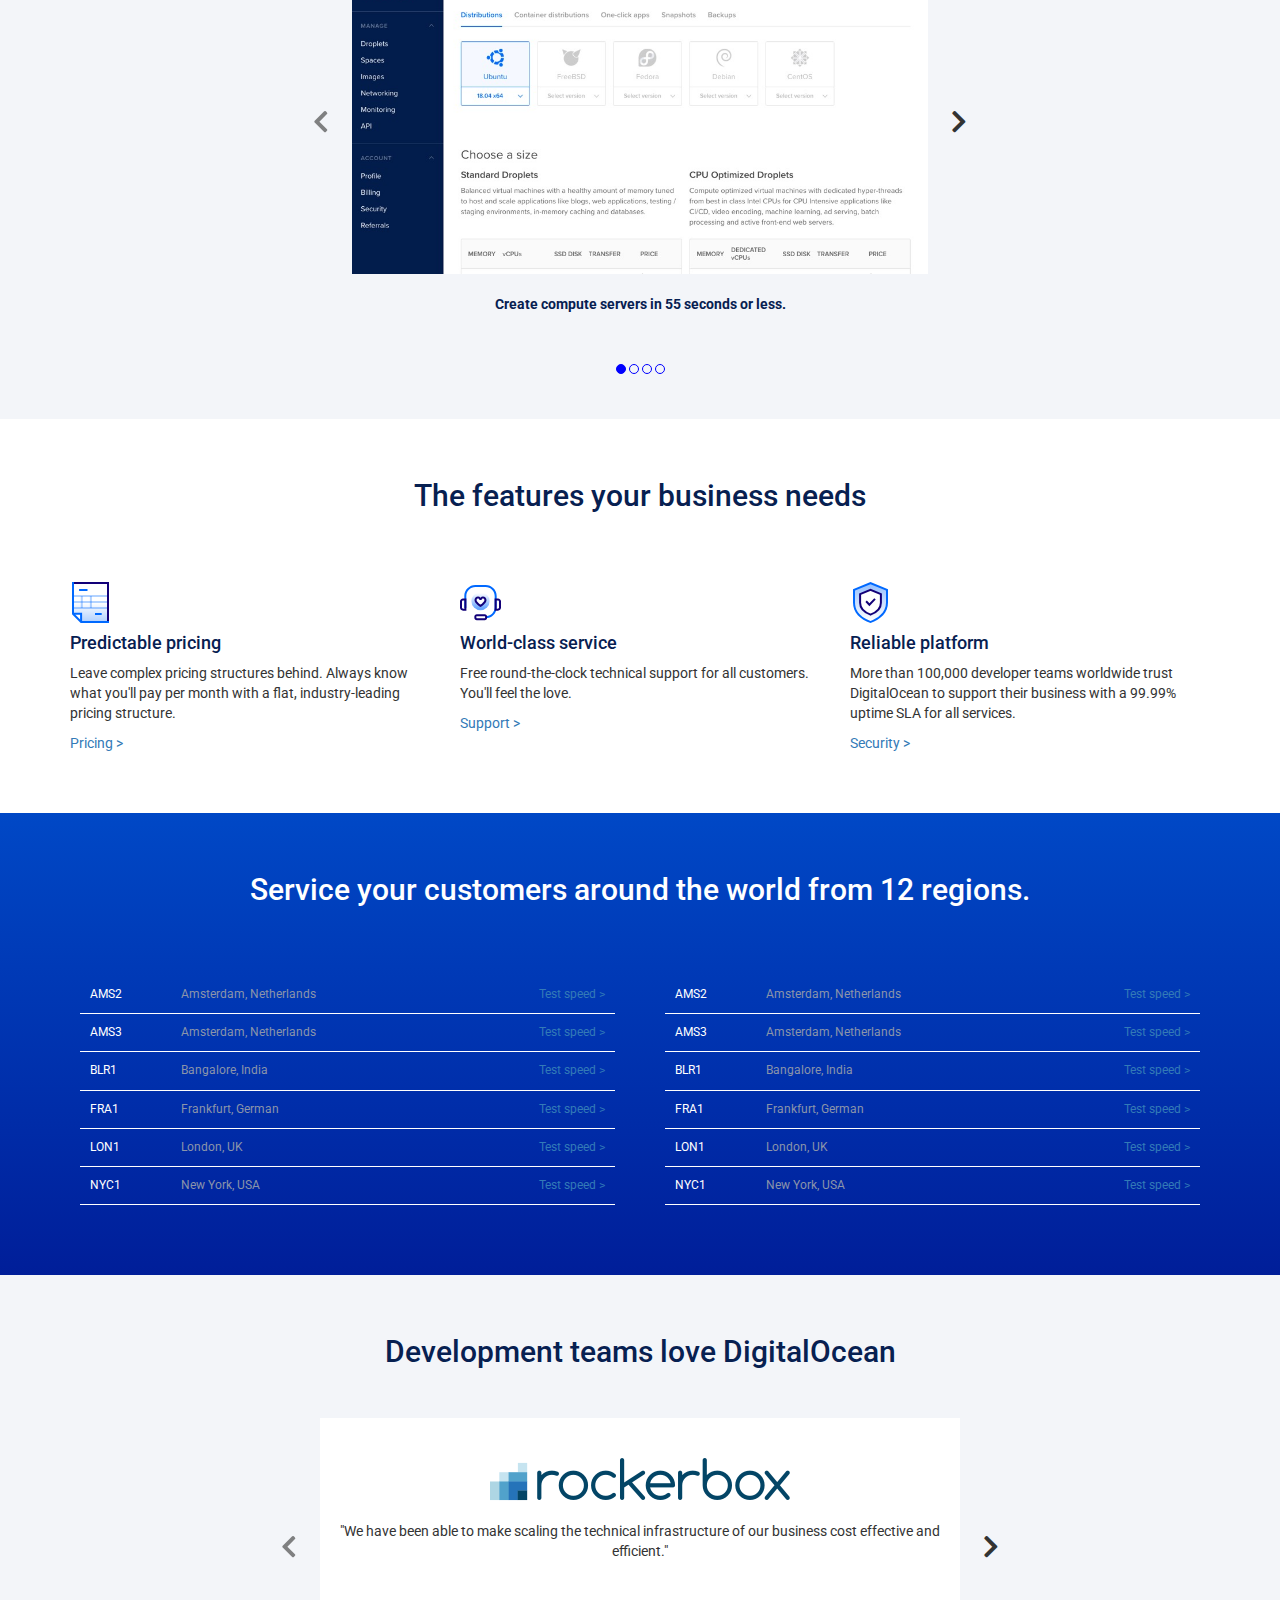
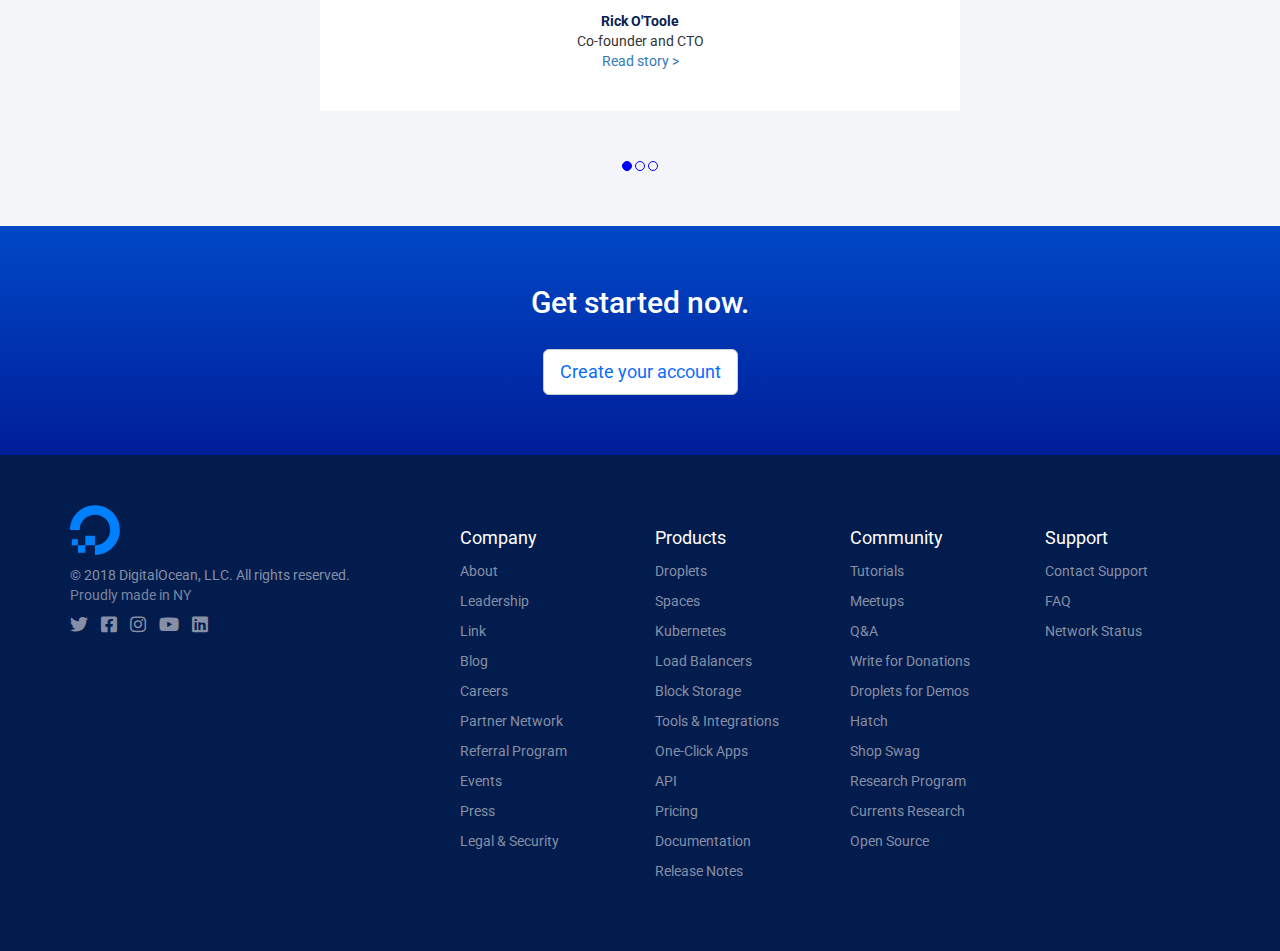
==== commit 1080aea8: "sistemata sezione companies e footer" ====
--- a/index.html
+++ b/index.html
@@ -194,46 +194,49 @@
 
         <!-- features  -->
         <section>
-            <div class="container">
-                <div class="title-wrapper">
-                    <h2>The features your business needs</h2>
+            <div class="features-wrapper">
+                <div class="container">
+                    <div class="title-wrapper">
+                        <h2>The features your business needs</h2>
+                    </div>
+    
+                    <div class="row">
+                        
+                        <div class="col-xs-12 col-sm-4 col-md-4 col-lg-4">
+                            <div class="content_col">
+                                <img src="img/pred-pricing.svg" alt="pricing">
+                                <h4>Predictable pricing</h4>
+                                <p>Leave complex pricing structures behind. Always know what you'll pay per month with a flat, industry-leading pricing structure.</p>
+                                <a href="#" class="btn-link col_link">Pricing > </a>
+                            </div>
+                            
+                        </div>
+                        
+                        <div class="col-xs-12 col-sm-4 col-md-4 col-lg-4">
+                            <div class="content_col">
+                                <img src="img/world-class.svg" alt="world-class">
+                                <h4>World-class service</h4>
+                                <p>Free round-the-clock technical support for all customers. You'll feel the love.</p>
+                                <a href="#" class="btn-link col_link">Support > </a>
+                            </div>
+                            
+                        </div>
+                    
+                        <div class="col-xs-12 col-sm-4 col-md-4 col-lg-4">
+                            <div class="content_col">
+                                <img src="img/reliable-platform.svg" alt="cluster">
+                                <h4>Reliable platform</h4>
+                                <p>More than 100,000 developer teams worldwide trust DigitalOcean to support their business with a 99.99% uptime SLA for all services.</p>
+                                <a href="#" class="btn-link col_link">Security > </a>
+                            </div>
+                            
+                        </div>
+    
+                    </div>
+                    
                 </div>
-
-                <div class="row">
-                    
-                    <div class="col-xs-12 col-sm-4 col-md-4 col-lg-4">
-                        <div class="content_col">
-                            <img src="img/pred-pricing.svg" alt="pricing">
-                            <h4>Predictable pricing</h4>
-                            <p>Leave complex pricing structures behind. Always know what you'll pay per month with a flat, industry-leading pricing structure.</p>
-                            <a href="#" class="btn-link col_link">Pricing > </a>
-                        </div>
-                        
-                    </div>
-                    
-                    <div class="col-xs-12 col-sm-4 col-md-4 col-lg-4">
-                        <div class="content_col">
-                            <img src="img/world-class.svg" alt="world-class">
-                            <h4>World-class service</h4>
-                            <p>Free round-the-clock technical support for all customers. You'll feel the love.</p>
-                            <a href="#" class="btn-link col_link">Support > </a>
-                        </div>
-                        
-                    </div>
-                
-                    <div class="col-xs-12 col-sm-4 col-md-4 col-lg-4">
-                        <div class="content_col">
-                            <img src="img/reliable-platform.svg" alt="cluster">
-                            <h4>Reliable platform</h4>
-                            <p>More than 100,000 developer teams worldwide trust DigitalOcean to support their business with a 99.99% uptime SLA for all services.</p>
-                            <a href="#" class="btn-link col_link">Pricing > </a>
-                        </div>
-                        
-                    </div>
-
-                </div>
-                
-            </div>
+            </div>
+            
                 
         </section>
         <!-- end features  -->
@@ -553,65 +556,59 @@
 
                     <div class="col-xs-12 col-sm-6 col-md-2">
                         <ul class="list-unstyled footer_lists">
-                            <li class="list_title">Company</li>
-                            <li>About</li>
-                            <li>Leadership</li>
-                            <li>Link</li>
-                            <li>Blog</li>
-                            <li>Careers</li>
-                            <li>Partner Network</li>
-                            <li>Referral Program</li>
-                            <li>Events</li>
-                            <li>Press</li>
-                            <li>Legal & Security</li>
+                            <li>Company</li>
+                            <li><a href="#">About</a></li>
+                            <li><a href="#">Leadership</a></li>
+                            <li><a href="#">Link</a></li>
+                            <li><a href="#">Blog</a></li>
+                            <li><a href="#">Careers</a></li>
+                            <li><a href="#">Partner Network</a></li>
+                            <li><a href="#">Referral Program</a></li>
+                            <li><a href="#">Events</a></li>
+                            <li><a href="#">Press</a></li>
+                            <li><a href="#">Legal & Security</a></li>
                         </ul>
                     </div>
 
                     <div class="col-xs-12 col-sm-6 col-md-2">
                         <ul class="list-unstyled footer_lists">
-                            <li class="list_title">Company</li>
-                            <li>About</li>
-                            <li>Leadership</li>
-                            <li>Link</li>
-                            <li>Blog</li>
-                            <li>Careers</li>
-                            <li>Partner Network</li>
-                            <li>Referral Program</li>
-                            <li>Events</li>
-                            <li>Press</li>
-                            <li>Legal & Security</li>
+                            <li>Products</li>
+                            <li><a href="#">Droplets</a></li>
+                            <li><a href="#">Spaces</a></li>
+                            <li><a href="#">Kubernetes</a></li>
+                            <li><a href="#">Load Balancers</a></li>
+                            <li><a href="#">Block Storage</a></li>
+                            <li><a href="#">Tools & Integrations</a></li>
+                            <li><a href="#">One-Click Apps</a></li>
+                            <li><a href="#">API</a></li>
+                            <li><a href="#">Pricing</a></li>
+                            <li><a href="#">Documentation</a></li>
+                            <li><a href="#">Release Notes</a></li>
                         </ul>
                     </div>
 
                     <div class="col-xs-12 col-sm-6 col-md-2">
                         <ul class="list-unstyled footer_lists">
-                            <li class="list_title">Company</li>
-                            <li>About</li>
-                            <li>Leadership</li>
-                            <li>Link</li>
-                            <li>Blog</li>
-                            <li>Careers</li>
-                            <li>Partner Network</li>
-                            <li>Referral Program</li>
-                            <li>Events</li>
-                            <li>Press</li>
-                            <li>Legal & Security</li>
+                            <li>Community</li>
+                            <li><a href="#">Tutorials</a></li>
+                            <li><a href="#">Meetups</a></li>
+                            <li><a href="#">Q&A</a></li>
+                            <li><a href="#">Write for Donations</a></li>
+                            <li><a href="#">Droplets for Demos</a></li>
+                            <li><a href="#">Hatch</a></li>
+                            <li><a href="#">Shop Swag</a></li>
+                            <li><a href="#">Research Program</a></li>
+                            <li><a href="#">Currents Research</a></li>
+                            <li><a href="#">Open Source</a></li>
                         </ul>
                     </div>
 
                     <div class="col-xs-12 col-sm-6 col-md-2">
                         <ul class="list-unstyled footer_lists">
-                            <li class="list_title">Company</li>
-                            <li>About</li>
-                            <li>Leadership</li>
-                            <li>Link</li>
-                            <li>Blog</li>
-                            <li>Careers</li>
-                            <li>Partner Network</li>
-                            <li>Referral Program</li>
-                            <li>Events</li>
-                            <li>Press</li>
-                            <li>Legal & Security</li>
+                            <li>Support</li>
+                            <li><a href="#">Contact Support</a></li>
+                            <li><a href="#">FAQ</a></li>
+                            <li><a href="#">Network Status</a></li>
                         </ul>
                     </div>
                 </div>
--- a/css/style.css
+++ b/css/style.css
@@ -143,13 +143,17 @@
 
 @media all and (max-width: 767px) {
     .companies-list li {
-        width: 50%;
-    }
-}
-
-@media all and (min-width: 768px) {
+        width: calc((100% / 2) - 2px);
+    }
+}
+
+@media all and (min-width: 768px) and (max-width: 991px) {
     .companies-list li {
-        width: calc(100% / 6);
+        width: calc((100% / 6) - 3px);
+    }
+
+    .companies-list li img {
+        width: 100%;
     }
 }
 
@@ -197,7 +201,7 @@
 
 .slider-wrapper img {
     width: 50%;
-    padding-top: 100px;
+    padding-top: 60px;
 }
 
 .chevron {
@@ -232,8 +236,12 @@
 /* end slider  */
 
 /* features  */
+.features-wrapper {
+    padding-bottom: 40px;
+}
+
 .content_col {
-    padding: 10px 0;
+    padding: 20px 0;
 }
 /* end features  */
 
@@ -341,4 +349,8 @@
     color: white;
     font-size: 18px;
 }
+
+.footer_lists li a {
+    color: #868fa5
+}
 /* END FOOTER  */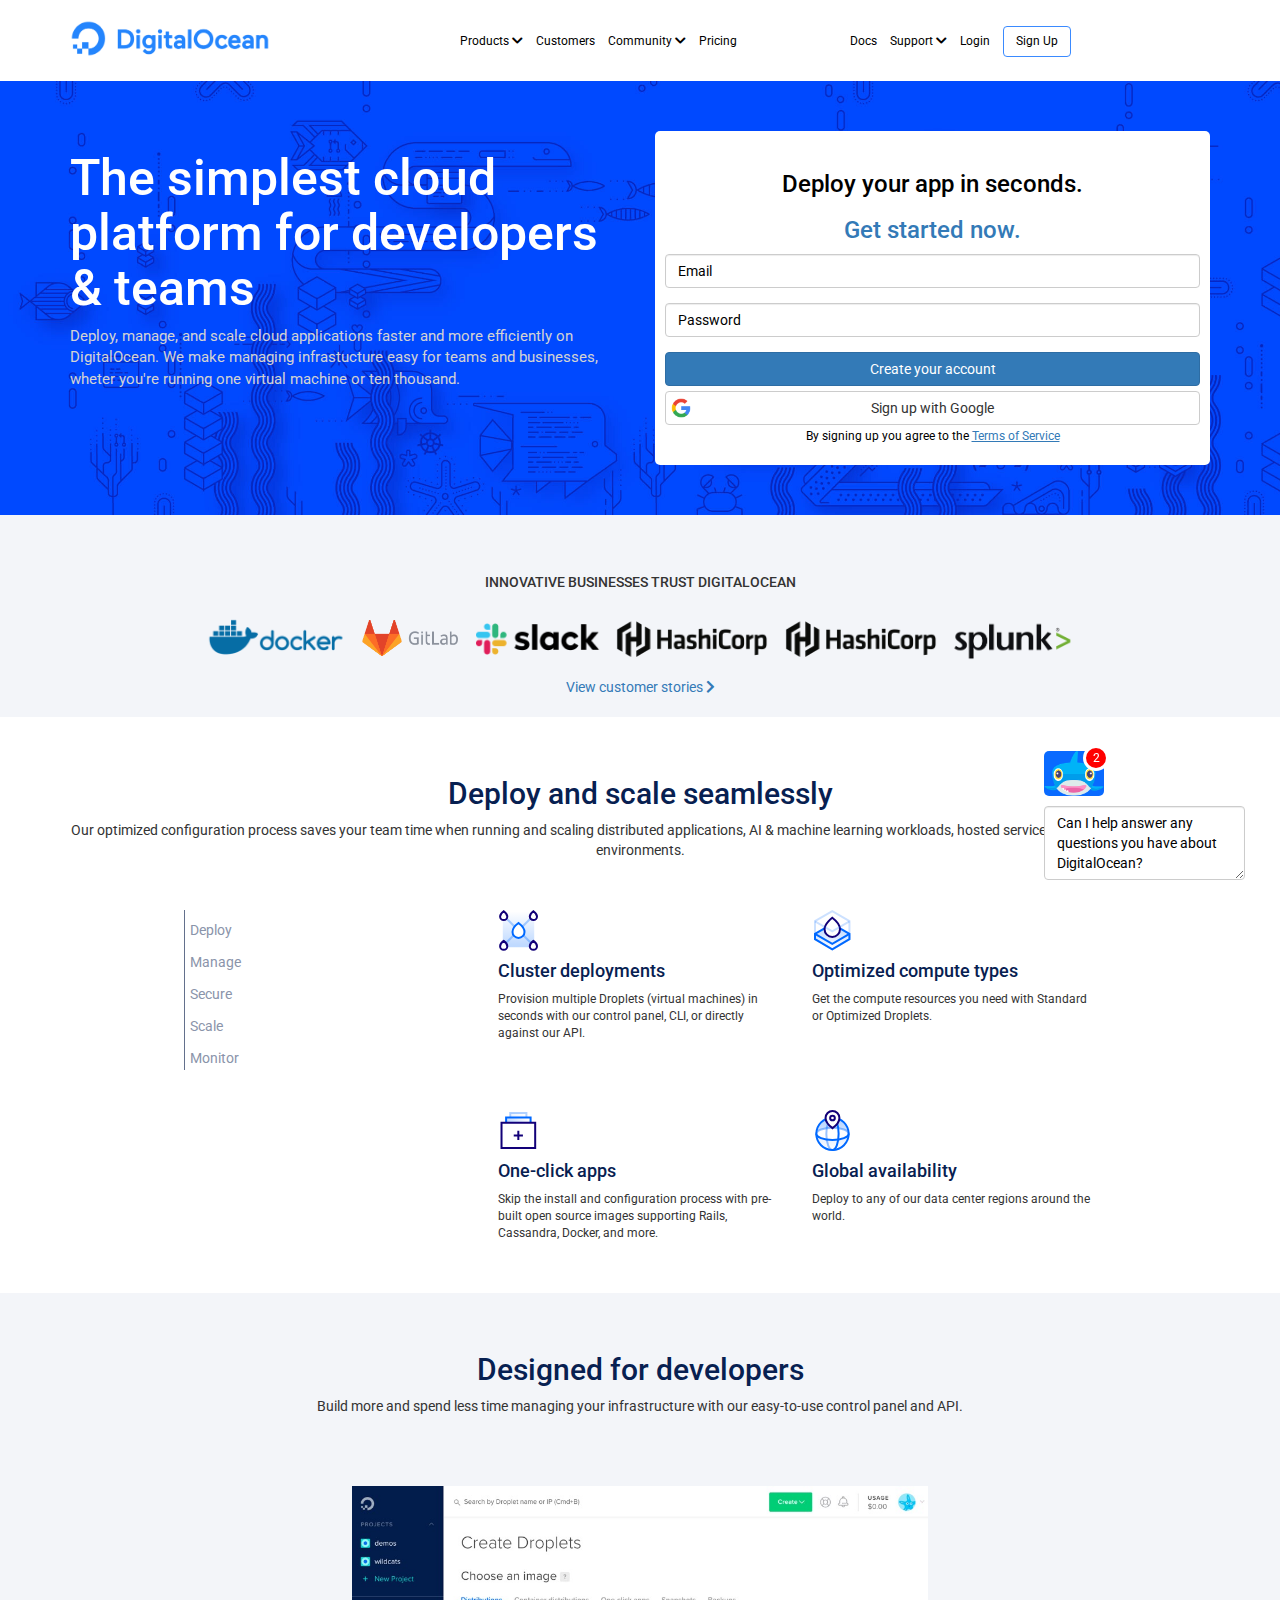
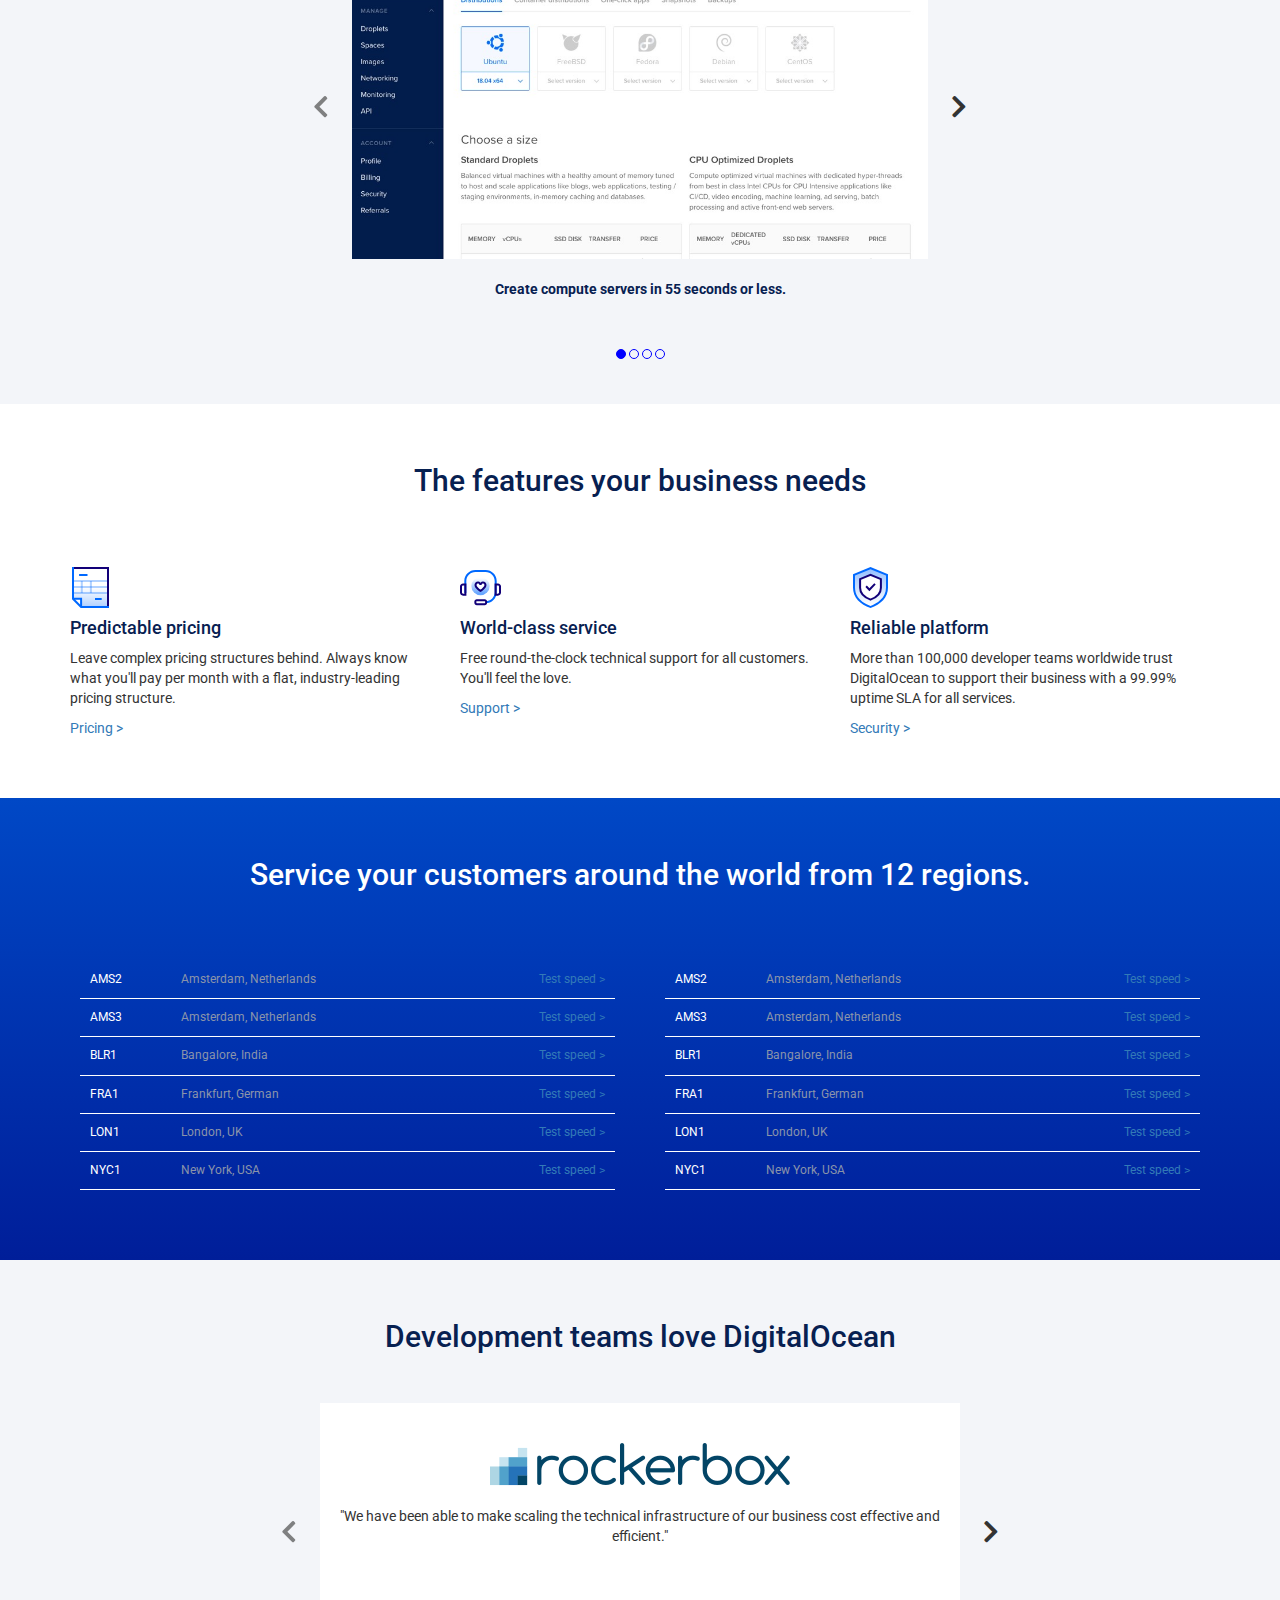
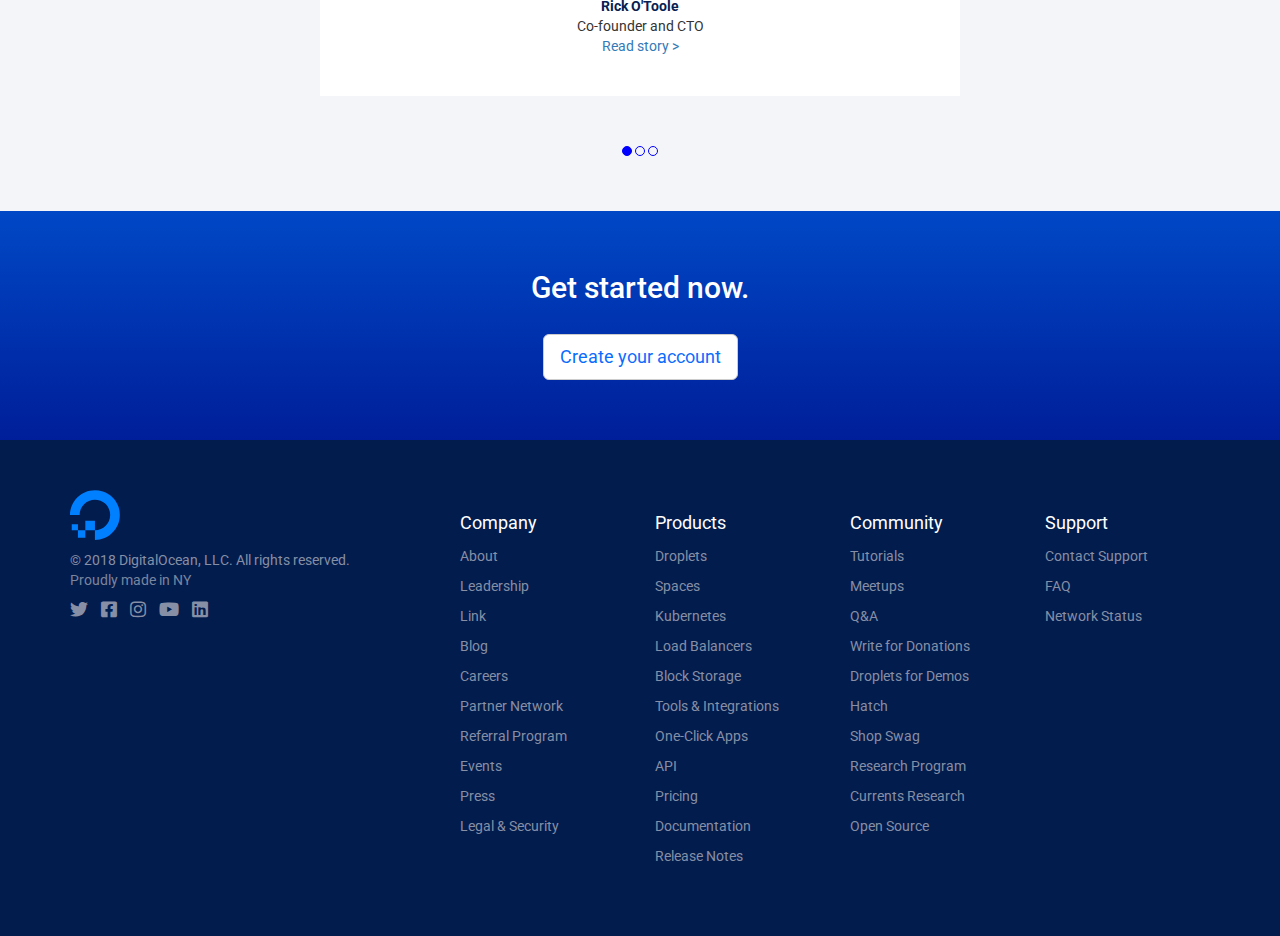
==== commit 19f46625: "sistemata navbar e aggiunta chat fixed" ====
--- a/index.html
+++ b/index.html
@@ -32,7 +32,7 @@
                     </div>
 
                     <div class="hidden-xs hidden-sm col-md-4 col-lg-4">
-                        <ul class="link_list list-unstyled list-inline">
+                        <ul class="link_list list-inline">
                             <li><a href="#" class="btn-link">Products <i class="fas fa-chevron-down"></i></a></li>
                             <li><a href="#" class="btn-link">Customers</a></li>
                             <li><a href="#" class="btn-link">Community <i class="fas fa-chevron-down"></i></a></li>
@@ -41,7 +41,7 @@
                     </div>
 
                     <div class="hidden-xs hidden-sm col-md-4 col-lg-4">
-                        <ul class="link_list list-unstyled list-inline">
+                        <ul class="link_list list-inline">
                             <li><a href="#" class="btn-link">Docs</a></li>
                             <li><a href="#" class="btn-link">Support <i class="fas fa-chevron-down"></i></a></li>
                             <li><a href="#" class="btn-link">Login</a></li>
@@ -617,6 +617,16 @@
         
     </footer>
     <!-- END FOOTER  -->
+
+    <!-- chat balloon  -->
+    <div class="chat">
+        <div class="notification">
+            <div class="number_notification">2</div>
+        </div>
+        <img src="img/shark.png" alt="shark">
+        <textarea class="form-control" rows="3" placeholder="Can I help answer any questions you have about DigitalOcean?"></textarea>
+    </div>
+    <!-- end chat balloon  -->
             
 </body>
 </html>
--- a/css/style.css
+++ b/css/style.css
@@ -41,17 +41,14 @@
 
 /* HEADER */
 /* top-nav  */
-.top-nav {
-    padding: 20px 0;
-}
-
 .top-nav img {
     width: 200px;
-}
-
+    padding-top: 20px;
+}
 
 .link_list {
-    line-height: 45px;
+    line-height: 60px;
+    padding-top: 10px;
 }
 
 .link_list li a {
@@ -70,11 +67,22 @@
     font-size: 20px;
     line-height: 45px;
     color: #3a8aff;
+    padding-top: 5px;
 }
 
 .button {
     border-color: #3a8aff;
     color: #3a8aff;
+}
+
+@media all and (max-width: 991px) {
+    .top-nav {
+        padding: 10px 0;
+    }
+
+    .top-nav img {
+        padding-top: 5px;
+    }
 }
 /* end top-nav  */
 /* END HEADER  */
@@ -353,4 +361,45 @@
 .footer_lists li a {
     color: #868fa5
 }
-/* END FOOTER  */+/* END FOOTER  */
+
+/* chat balloon  */
+.chat {
+    position: fixed;
+    bottom: 0;
+    right: 15px;
+    padding: 20px;
+}
+
+.chat img {
+    width: 30%;
+    margin-bottom: 10px;
+    border-radius: 5px;
+    background-color: #096aff;
+}
+
+.notification {
+    color: white;
+    width: 20px;
+    height: 20px;
+    background-color: red;
+    border: 3px solid white;
+    border-radius: 50%;
+    padding: 10px;
+    position: relative;
+    top: 20px;
+    right: -39px;
+    line-height: 5px;
+}
+
+.number_notification {
+    position: absolute;
+    top: 50%;
+    left: 50%;
+    transform: translate(-50%, -50%);
+    font-size: 12px;
+}
+
+.form-control::placeholder {
+    color: black;
+}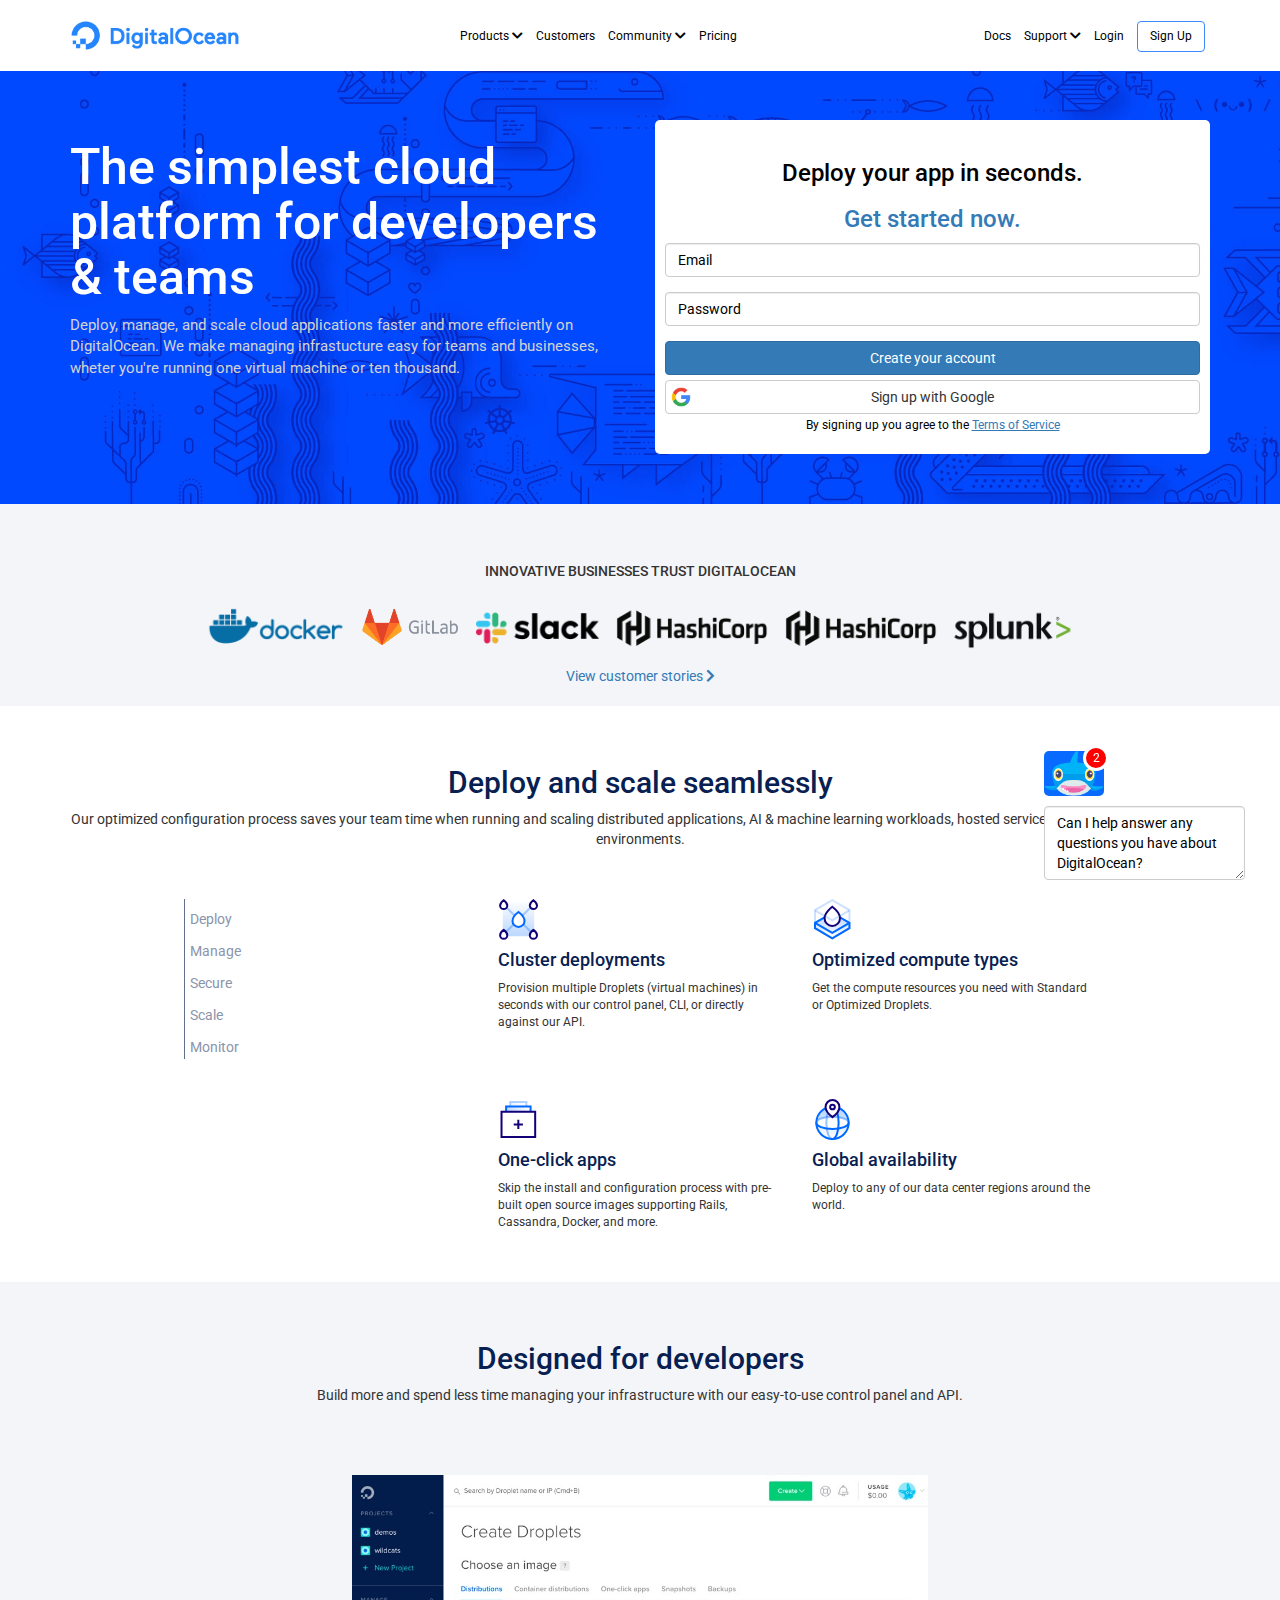
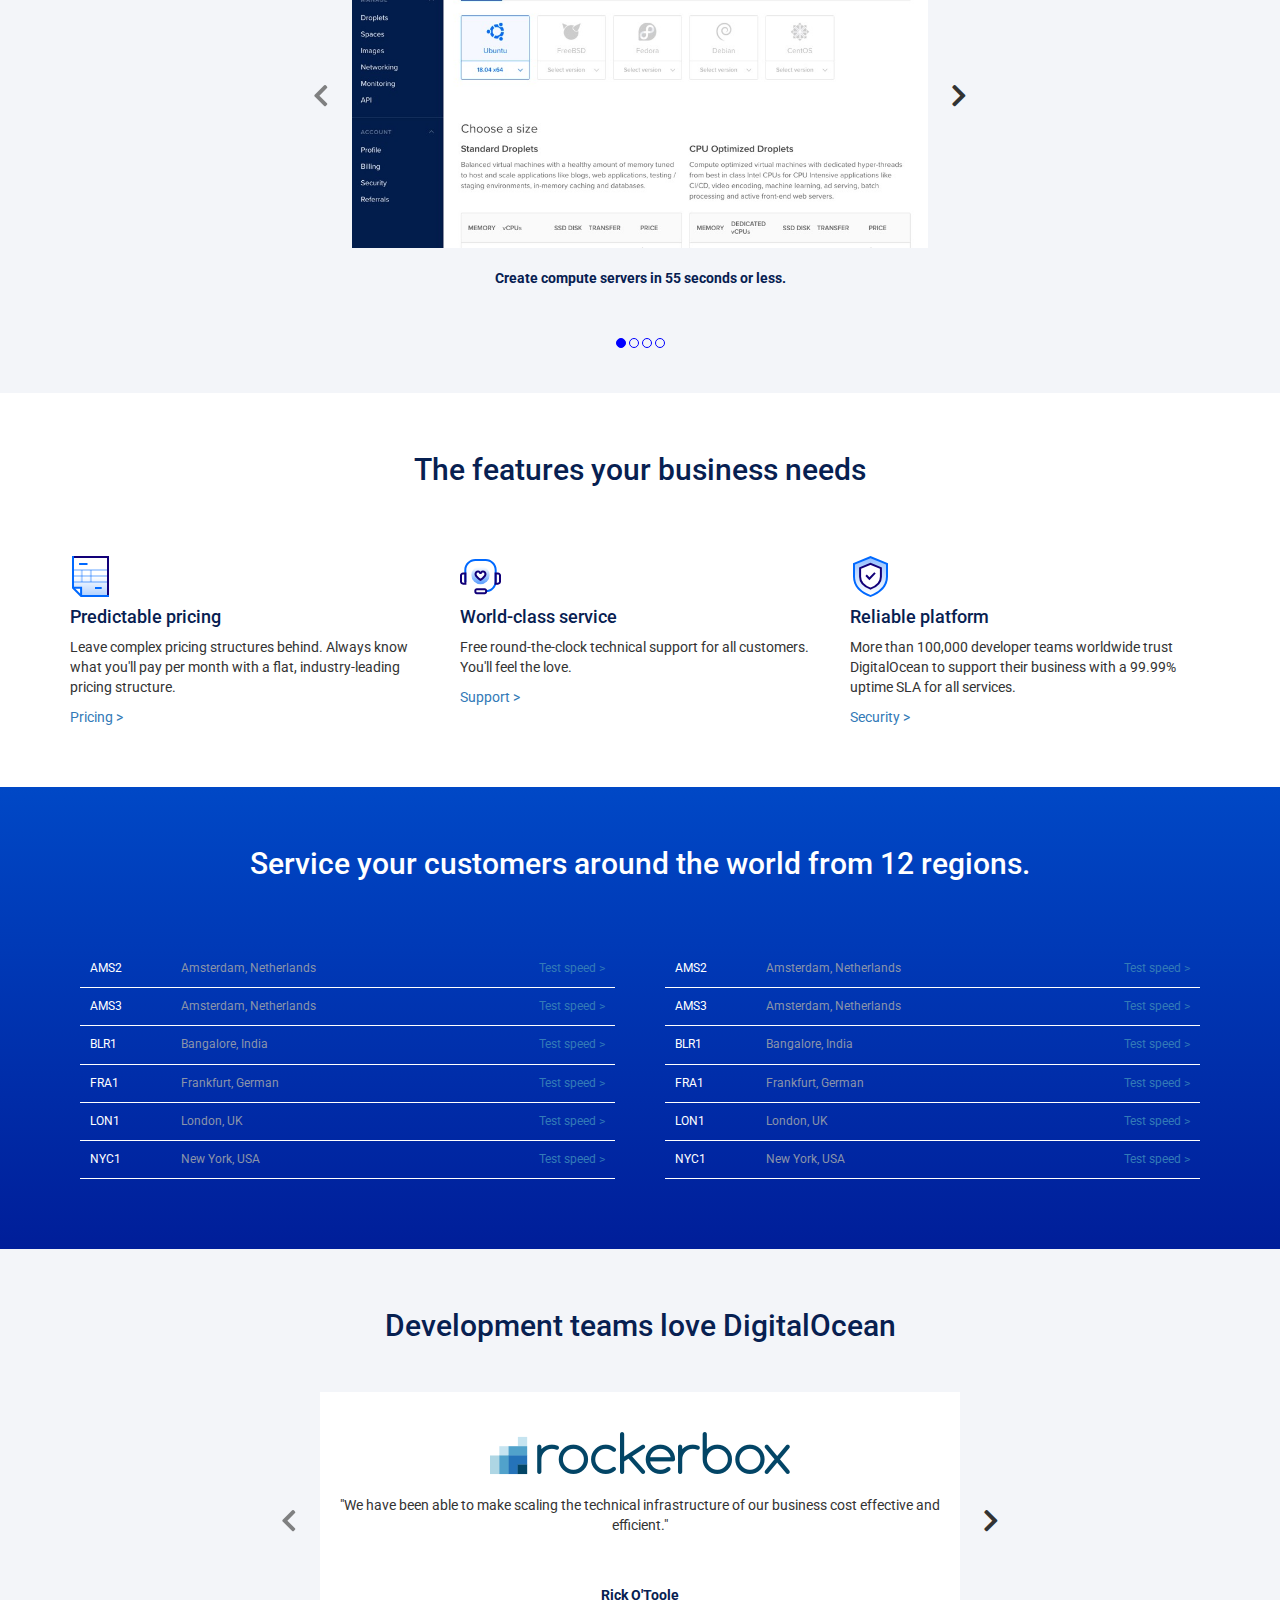
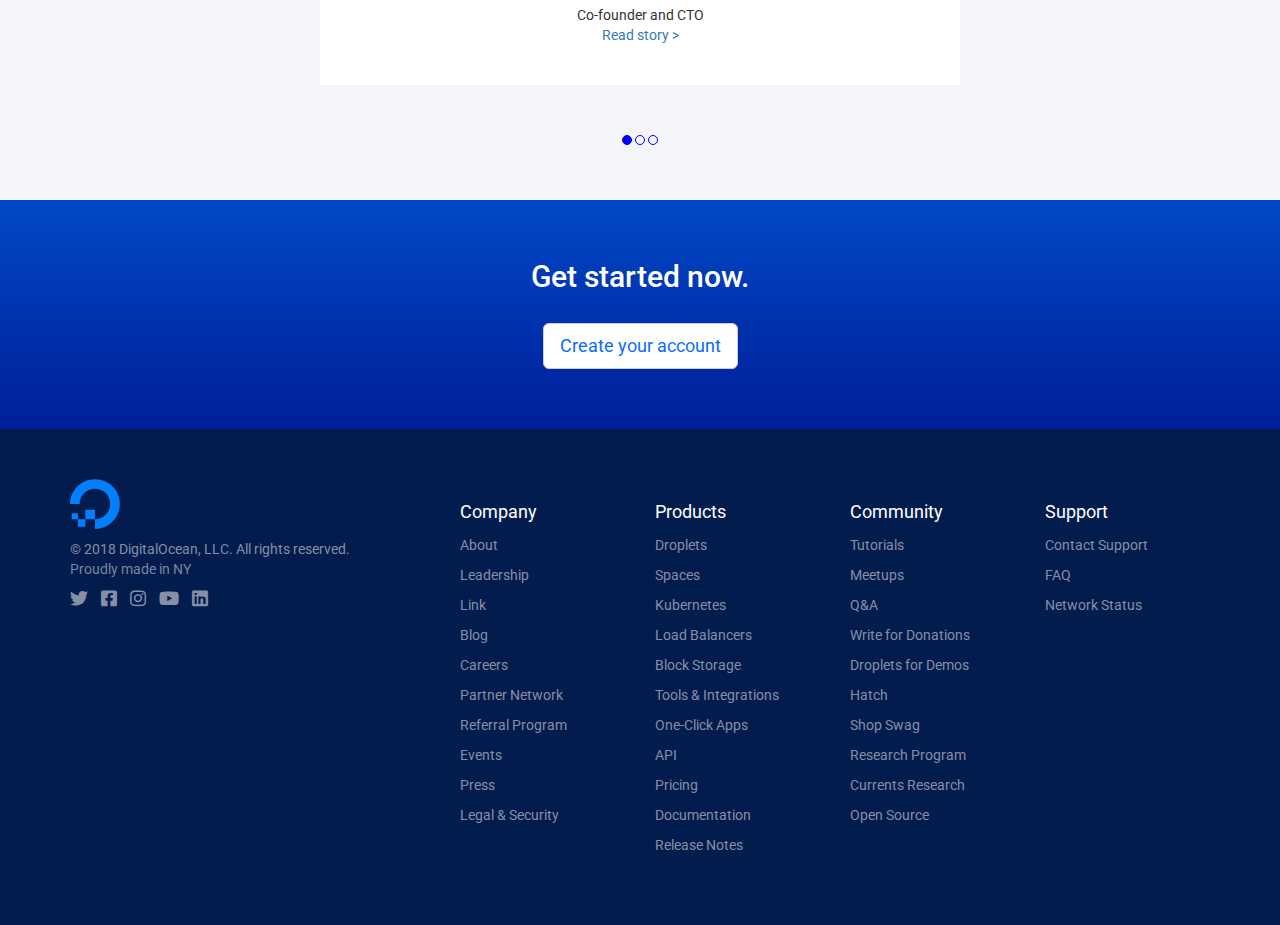
==== commit 7fd79221: "sistemato padding navbar e aggiunta position fixed" ====
--- a/index.html
+++ b/index.html
@@ -41,12 +41,15 @@
                     </div>
 
                     <div class="hidden-xs hidden-sm col-md-4 col-lg-4">
-                        <ul class="link_list list-inline">
-                            <li><a href="#" class="btn-link">Docs</a></li>
-                            <li><a href="#" class="btn-link">Support <i class="fas fa-chevron-down"></i></a></li>
-                            <li><a href="#" class="btn-link">Login</a></li>
-                            <li><a href="#" class="btn btn-default button">Sign Up</a></li>
-                        </ul>
+                        <div class="right_nav">
+                            <ul class="link_list list-inline">
+                                <li><a href="#" class="btn-link">Docs</a></li>
+                                <li><a href="#" class="btn-link">Support <i class="fas fa-chevron-down"></i></a></li>
+                                <li><a href="#" class="btn-link">Login</a></li>
+                                <li><a href="#" class="btn btn-default button">Sign Up</a></li>
+                            </ul>
+                        </div>
+                        
                     </div>
                     
                     <div class="col-xs-6 col-sm-6 hidden-md hidden-lg burger">
--- a/css/style.css
+++ b/css/style.css
@@ -41,13 +41,21 @@
 
 /* HEADER */
 /* top-nav  */
+.top-nav {
+    background-color: white;
+    position: fixed;
+    top: 0;
+    width: 100%;
+    z-index: 9;
+}
+
 .top-nav img {
-    width: 200px;
+    width: 170px;
     padding-top: 20px;
 }
 
 .link_list {
-    line-height: 60px;
+    line-height: 50px;
     padding-top: 10px;
 }
 
@@ -60,9 +68,14 @@
     font-size: 12px;
 }
 
+.right_nav {
+    text-align: right;
+}
+
 .burger {
     text-align: right;
 }
+
 .burger i {
     font-size: 20px;
     line-height: 45px;
@@ -81,7 +94,7 @@
     }
 
     .top-nav img {
-        padding-top: 5px;
+        padding-top: 10px;
     }
 }
 /* end top-nav  */
@@ -97,6 +110,7 @@
 .jumbotron-wrapper {
     padding: 50px 0;
     color: white;
+    margin-top: 70px;
 }
 
 .jumbotron-wrapper h1 {
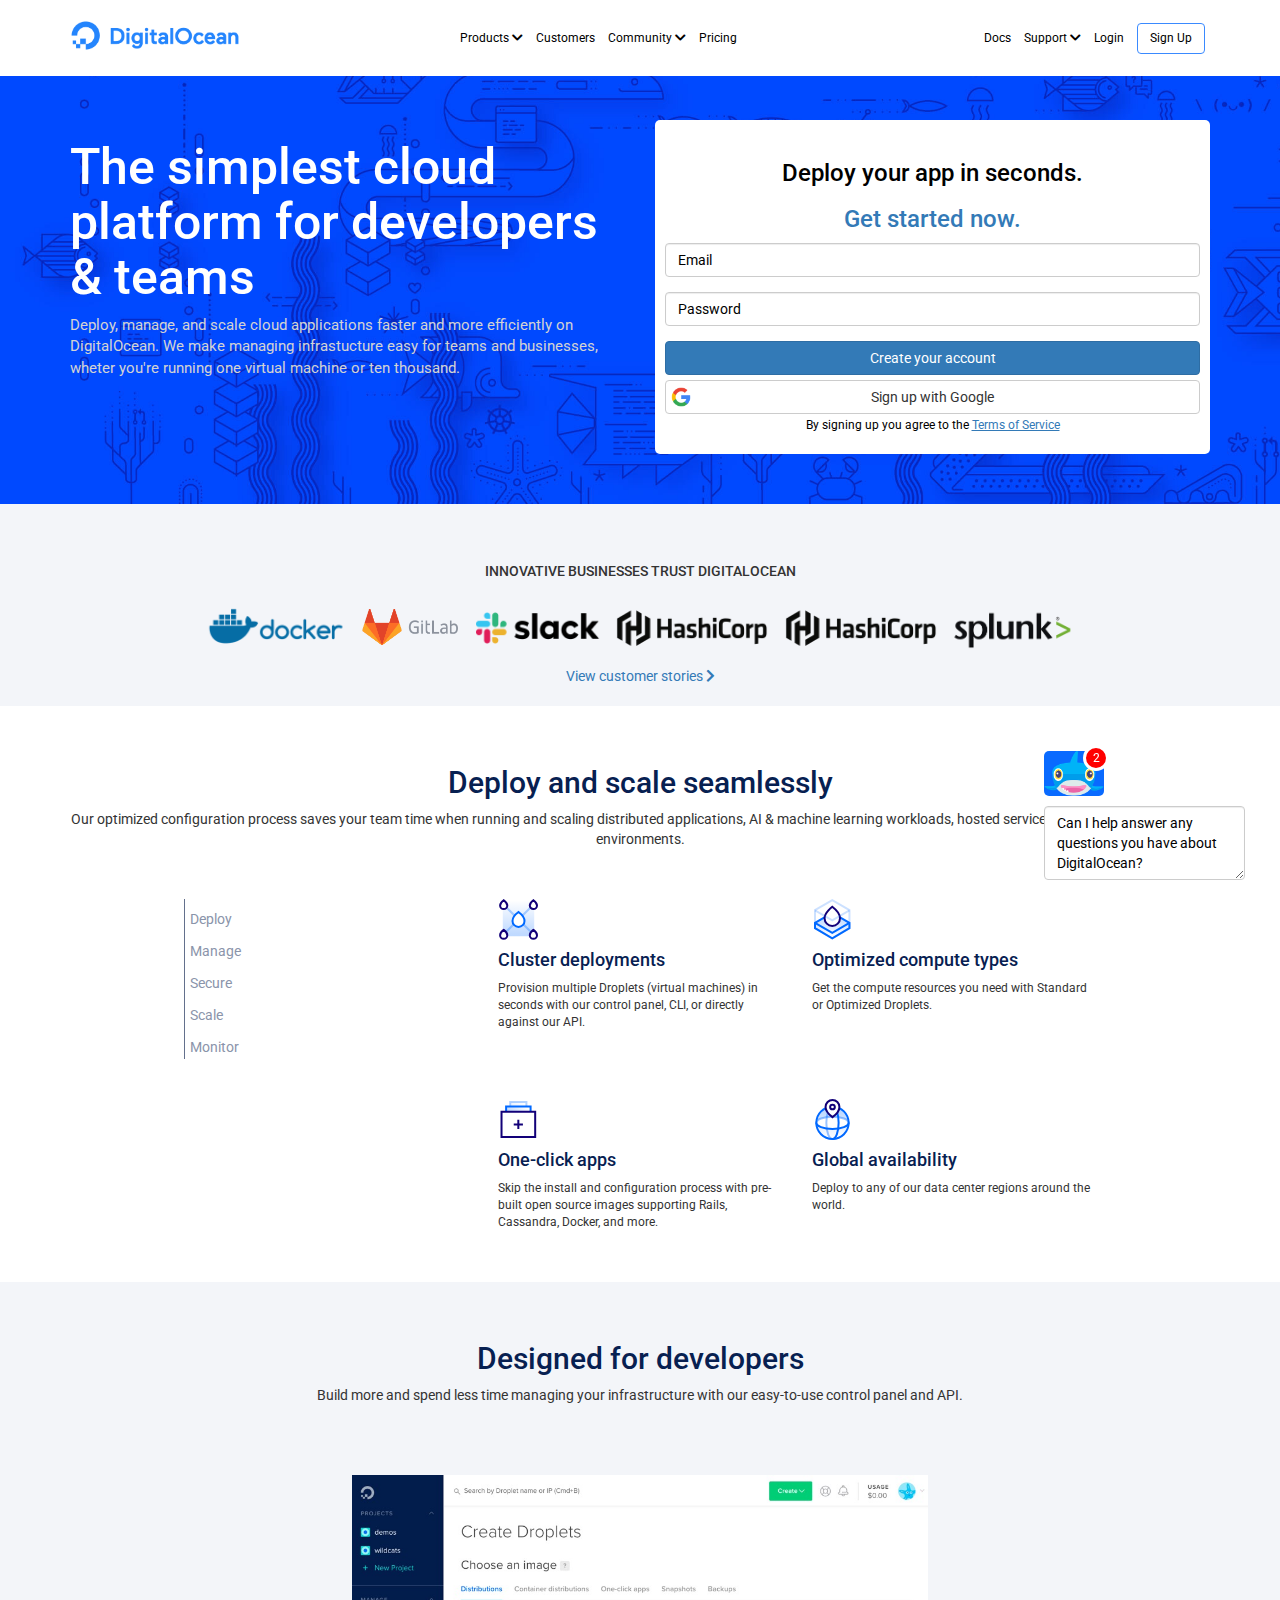
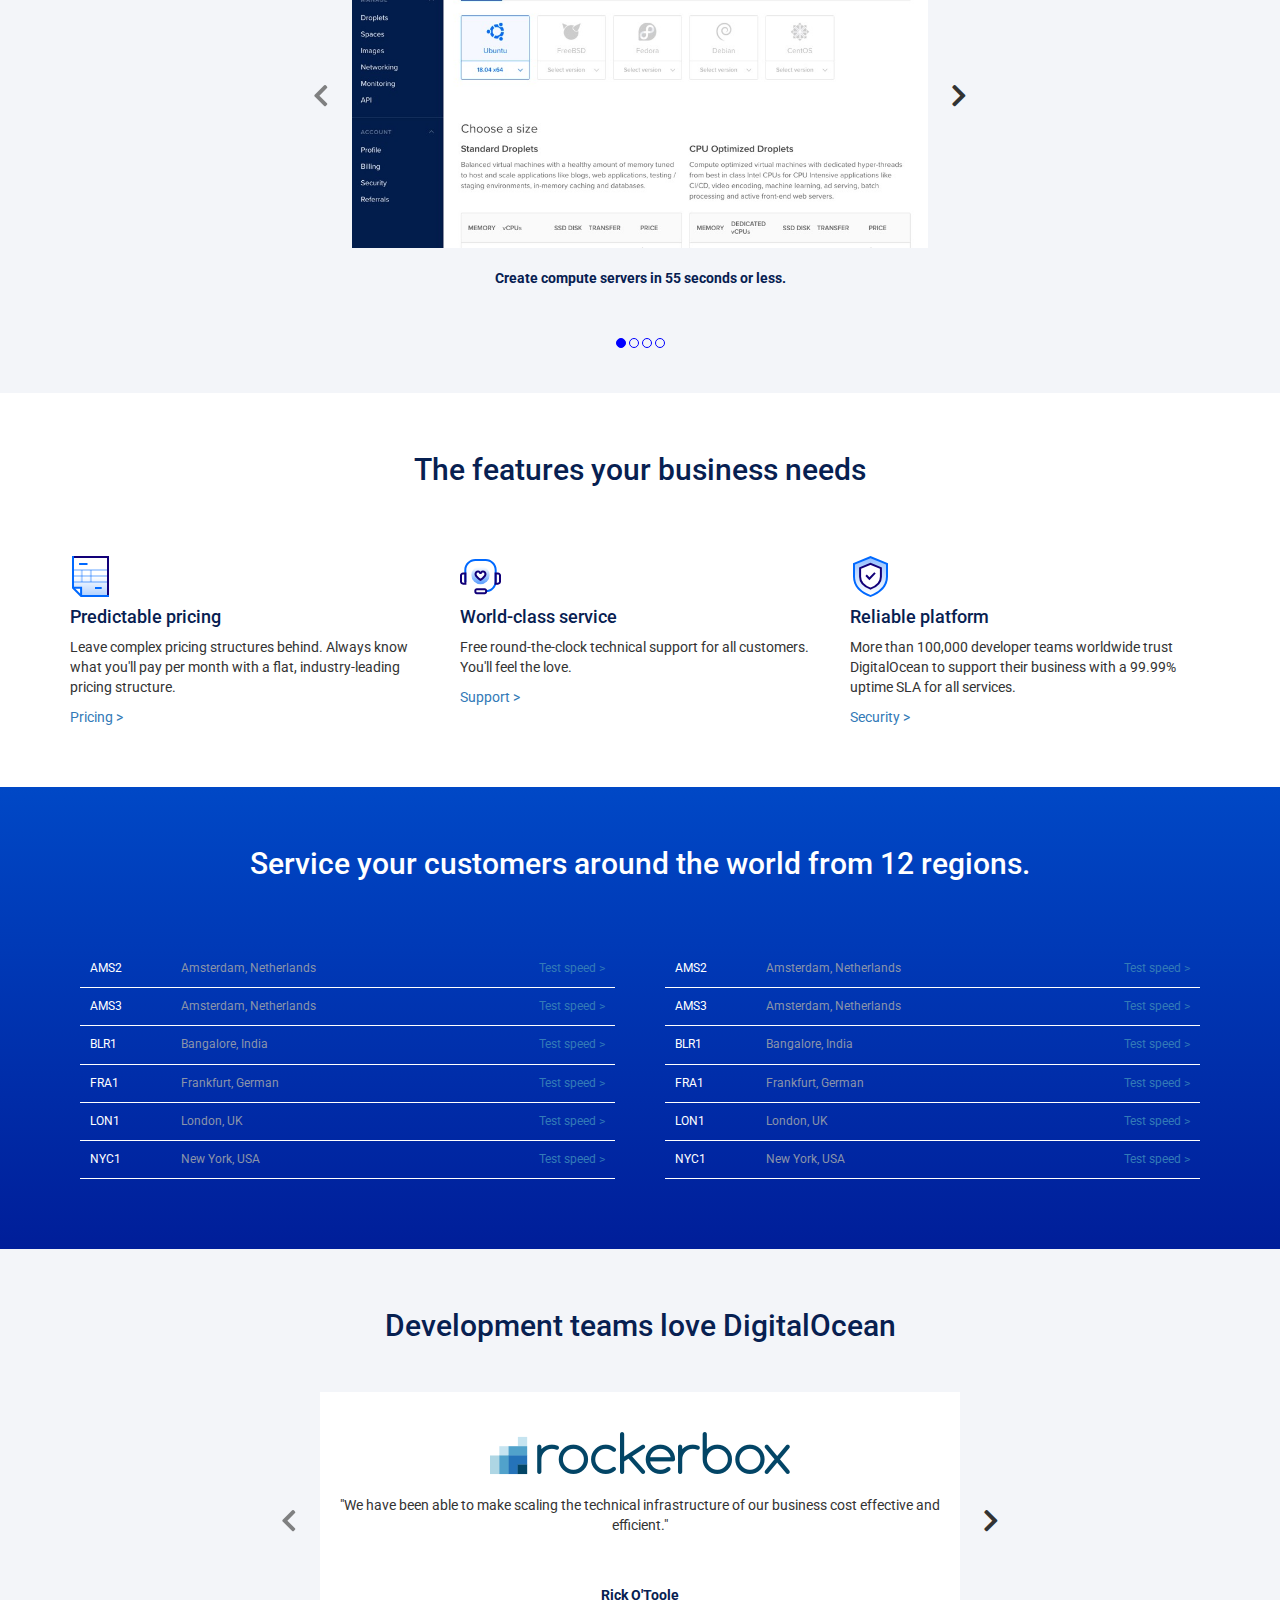
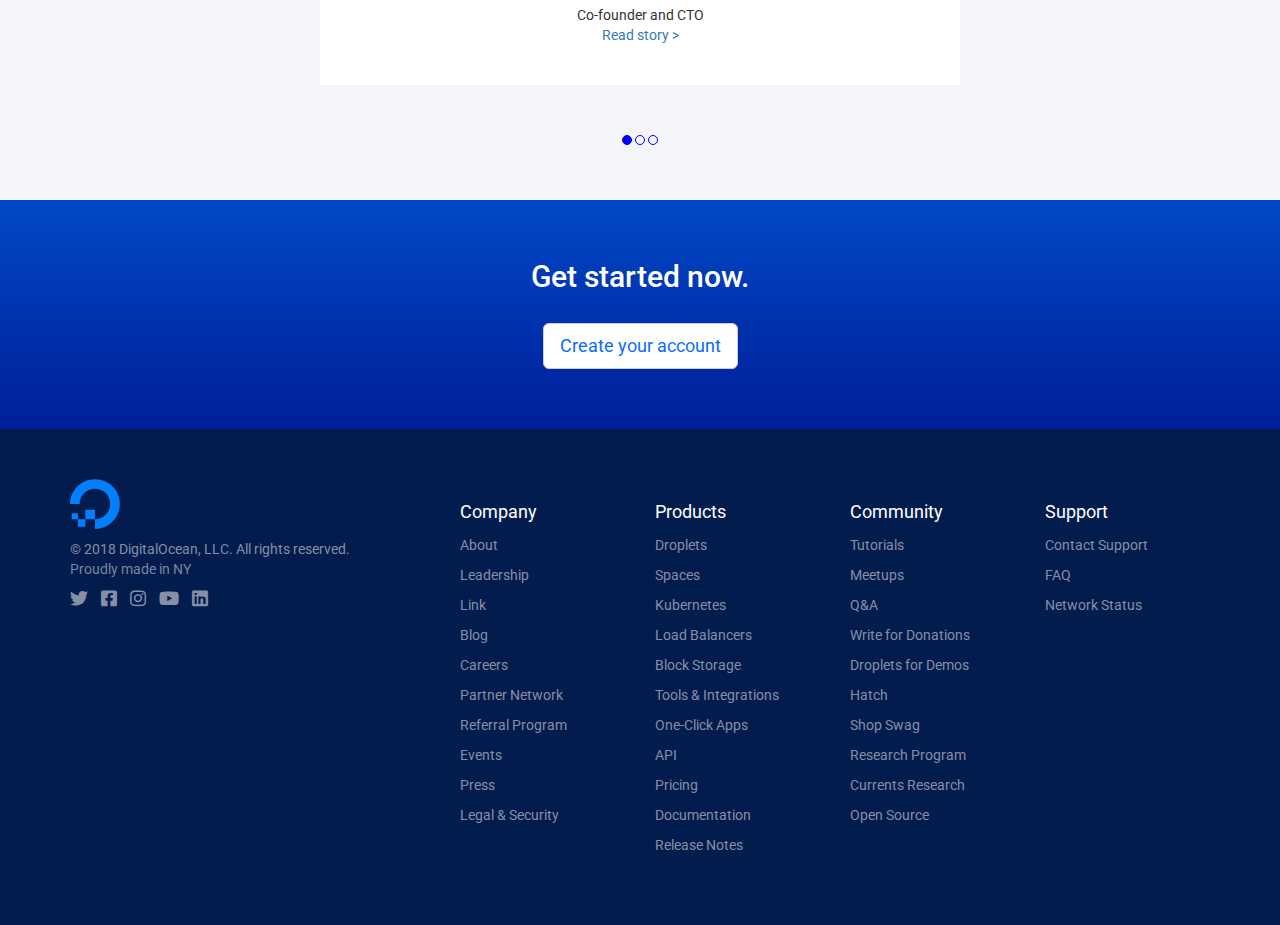
==== commit a49f51f3: "sistemati commenti css" ====
--- a/index.html
+++ b/index.html
@@ -367,7 +367,7 @@
                                         </div>
                                     </div>
                                 </div>
-                                
+                              
                         </div>
                         
                     </div>    
@@ -632,30 +632,4 @@
     <!-- end chat balloon  -->
             
 </body>
-</html>
-
-            
-            
-
-                           
-        
-            
-            
-
-                
-        
-
-                
-            
-                
-                    
-                
-                
-
-        
-                                
-                        
-                        
-                            
-
-                        +</html>              --- a/css/style.css
+++ b/css/style.css
@@ -55,7 +55,7 @@
 }
 
 .link_list {
-    line-height: 50px;
+    line-height: 55px;
     padding-top: 10px;
 }
 
@@ -179,8 +179,6 @@
     }
 }
 
-/* TICKET ---------------------------------------- */
-
 /* end companies  */
 
 /* processes  */
@@ -207,7 +205,6 @@
     }
 }
 
-/* da rivedere ------------ */
 .bottom_row {
     margin-top: 10px;
     padding-bottom: 40px;
